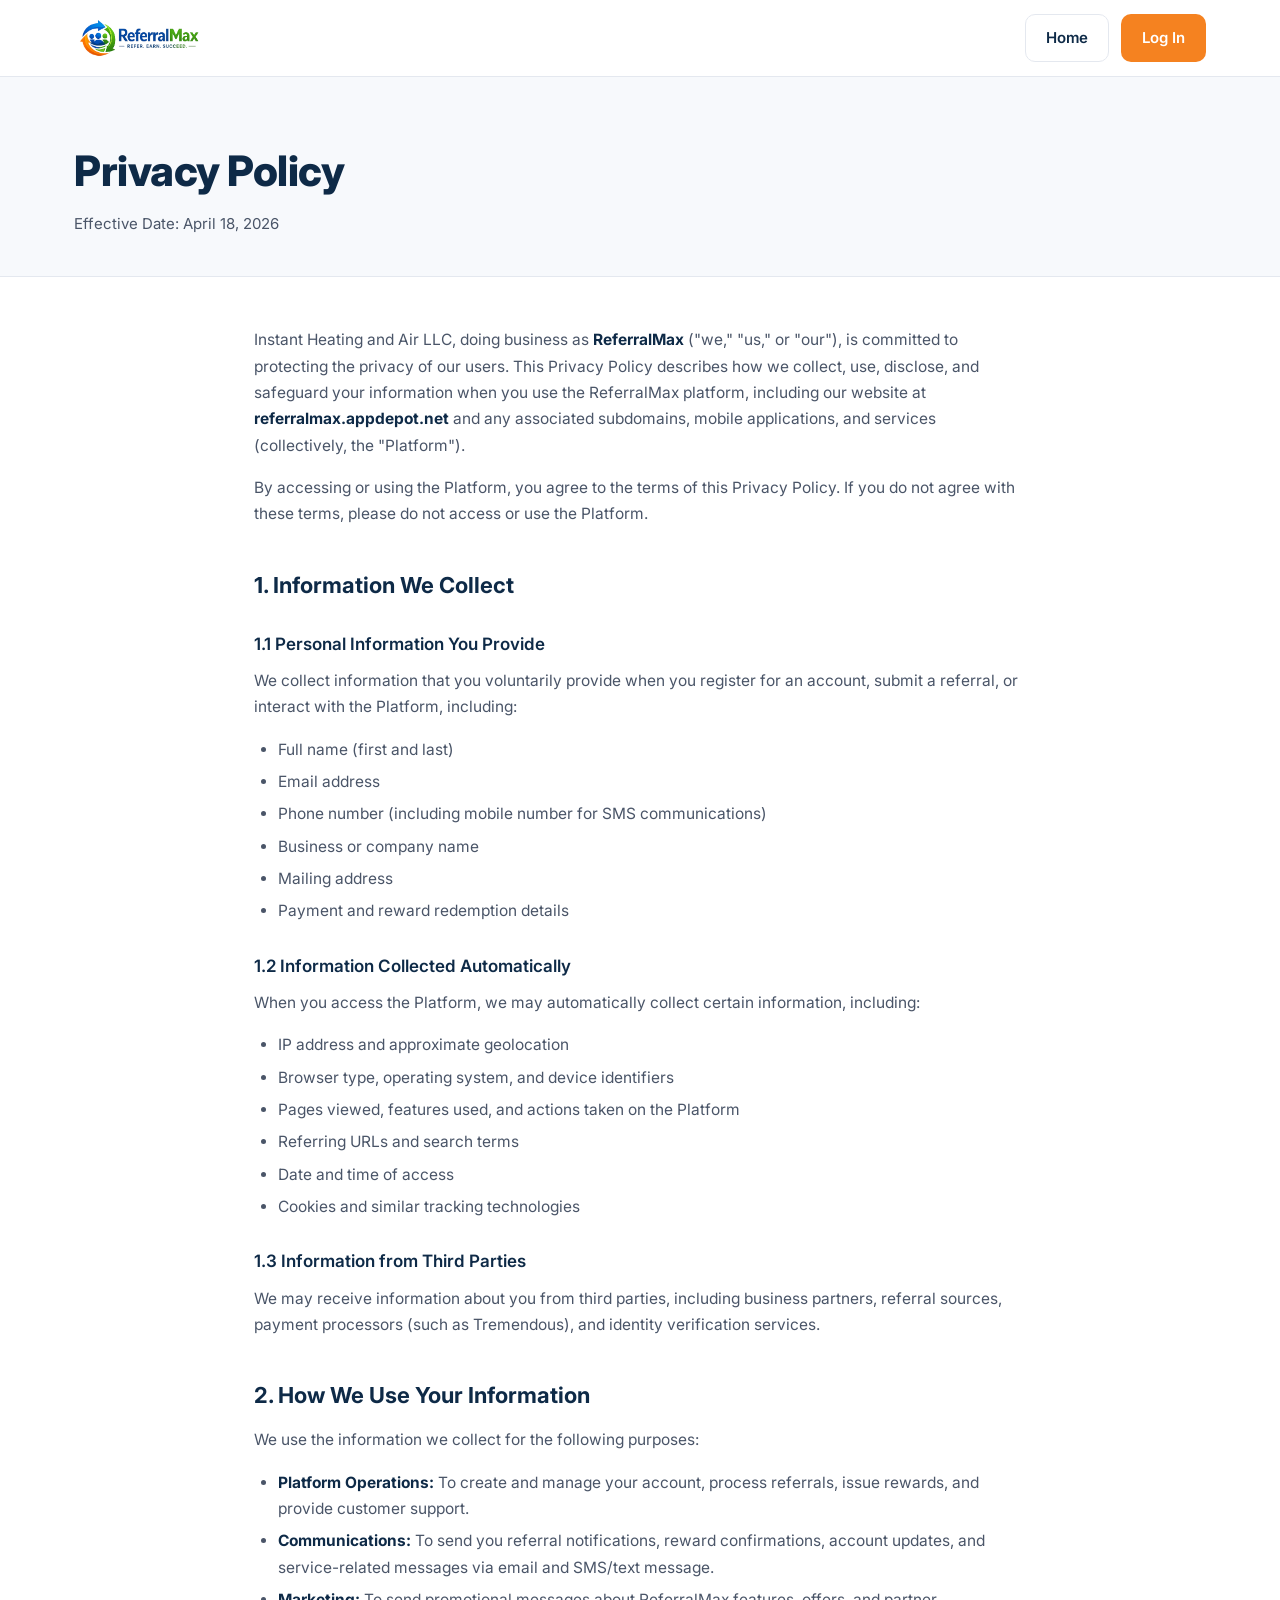
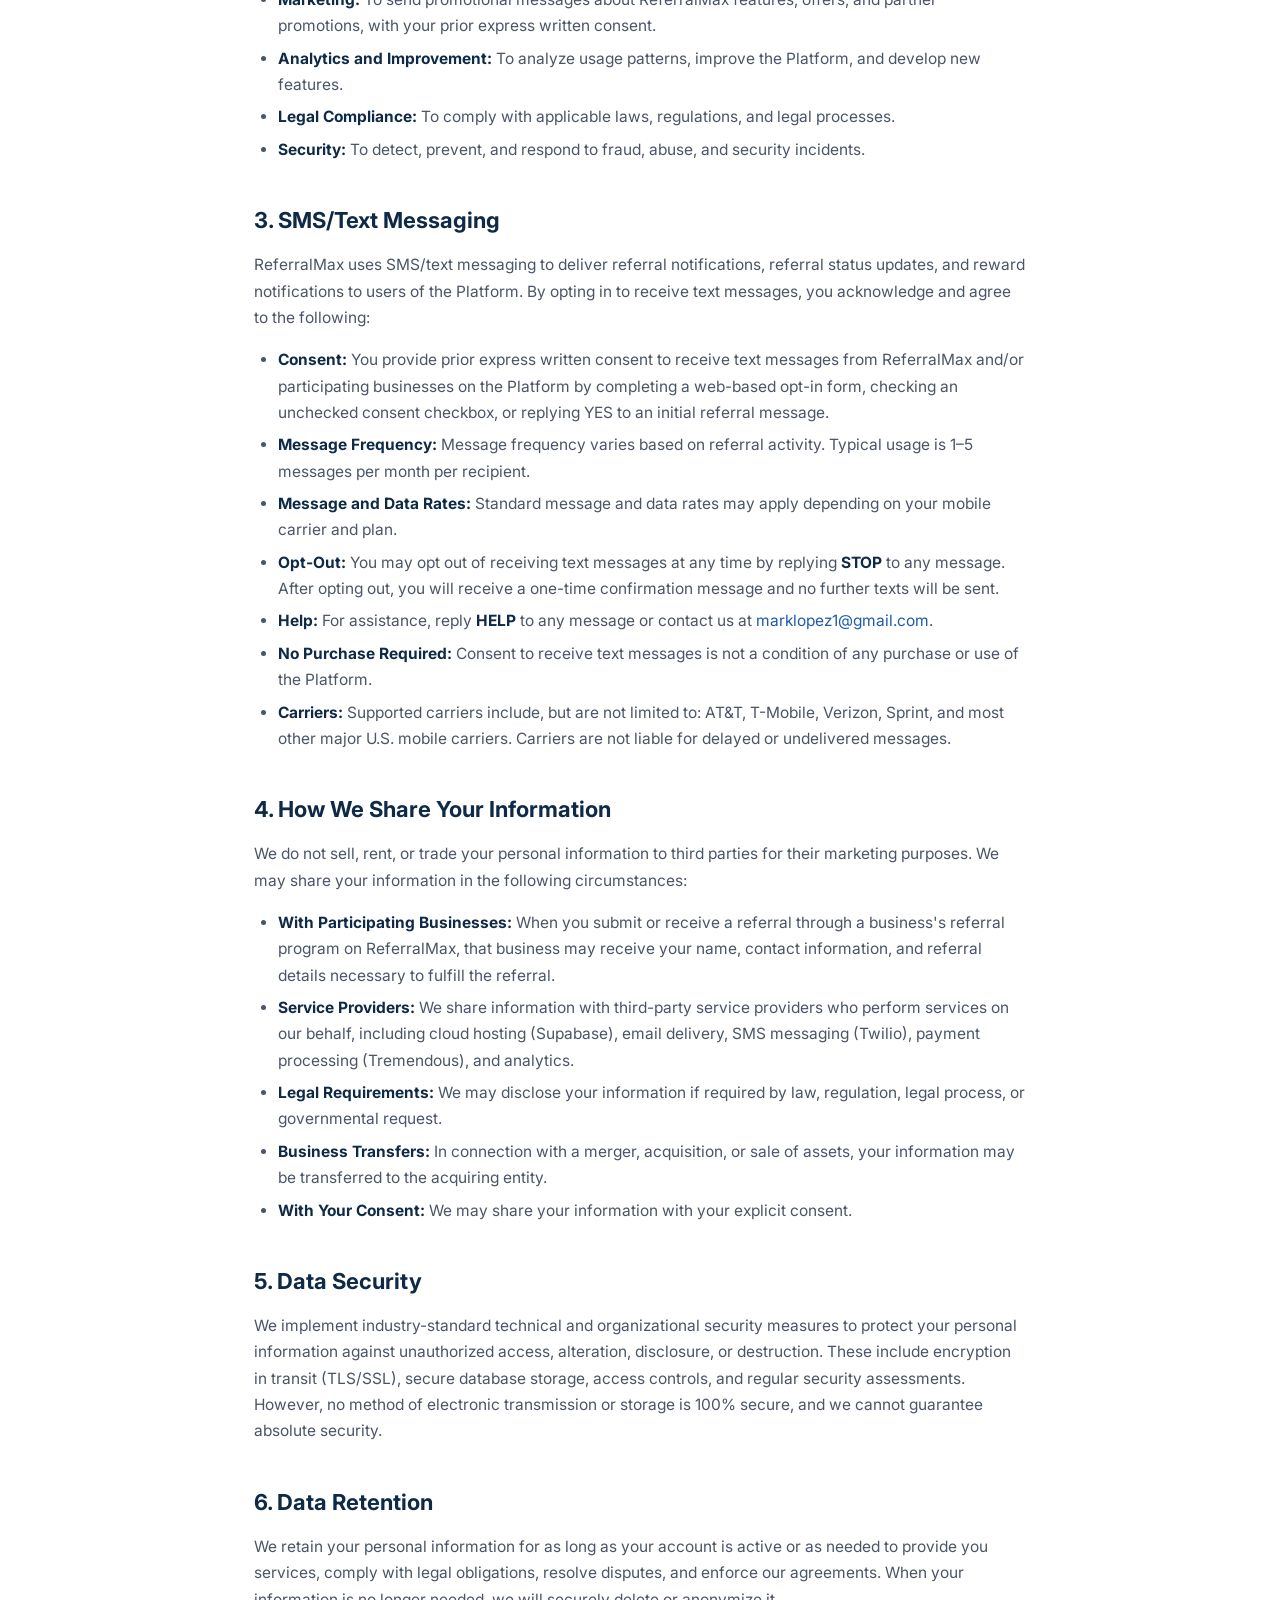
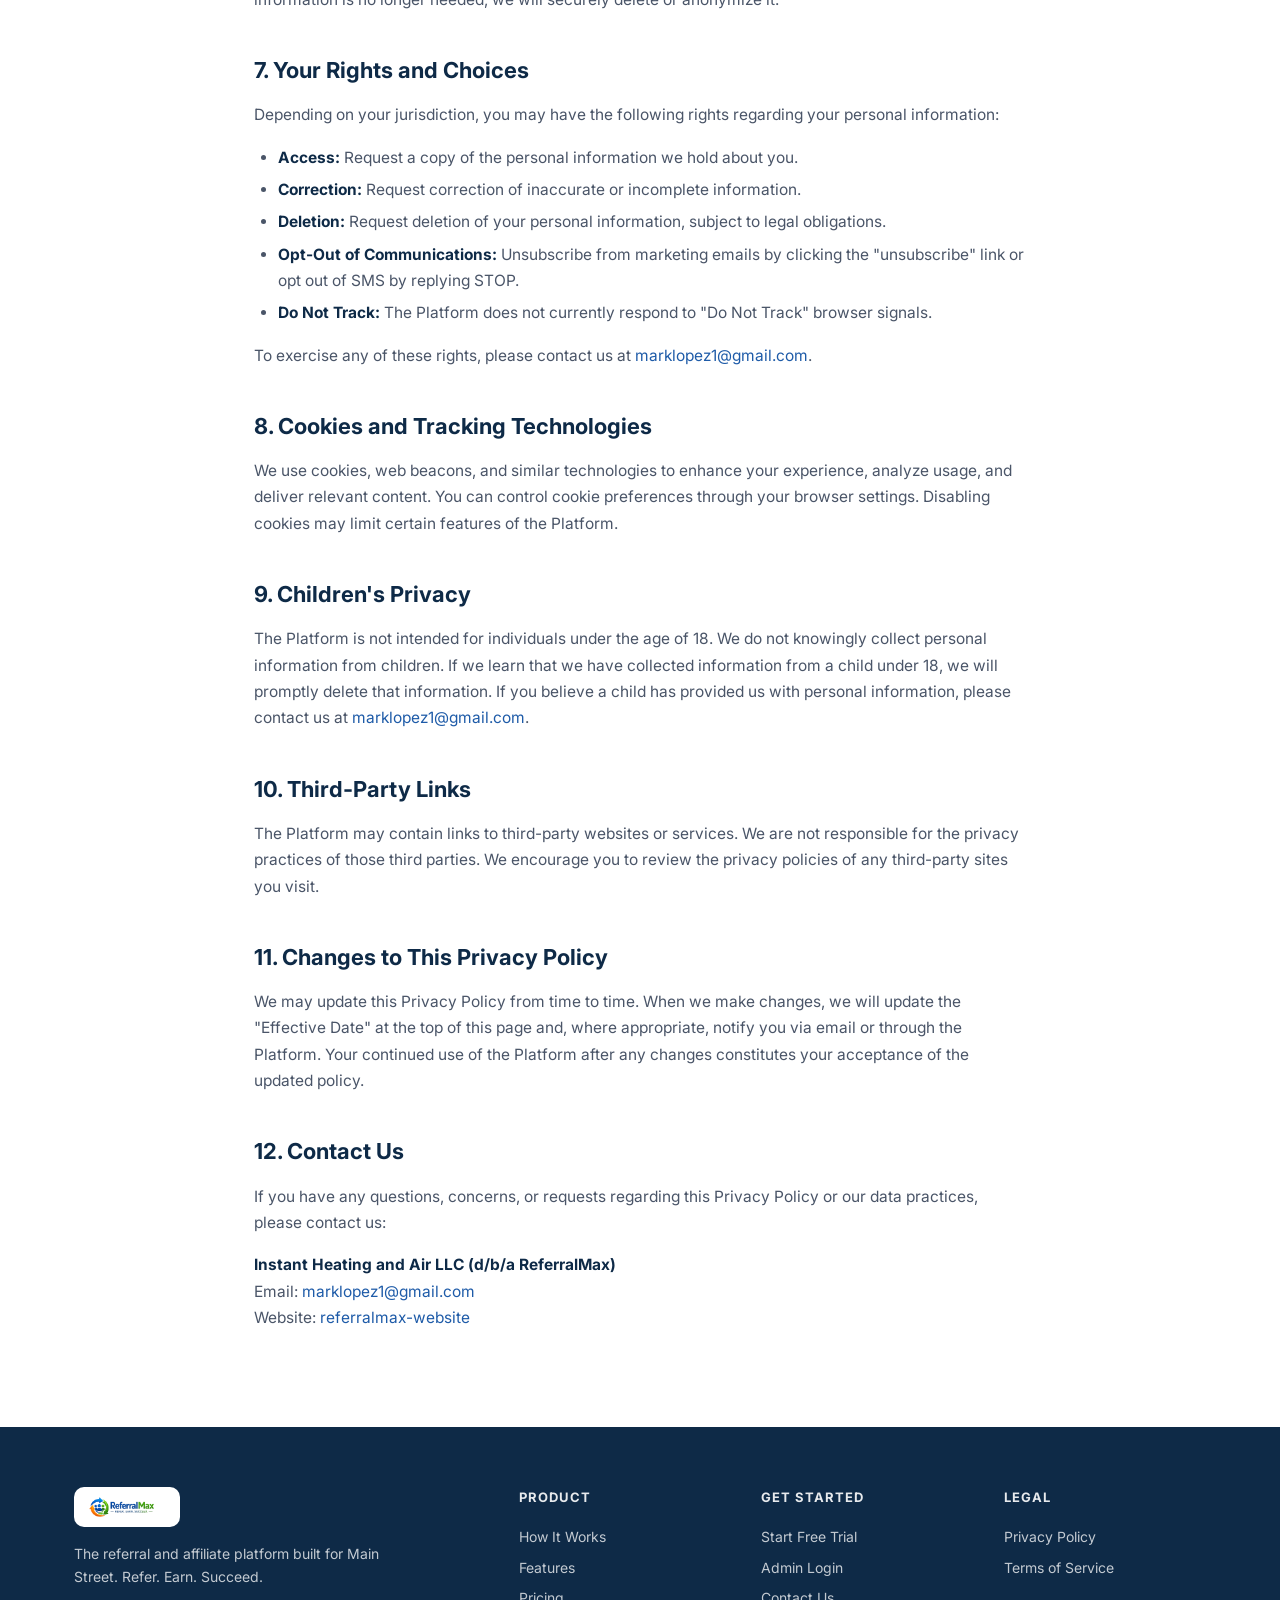
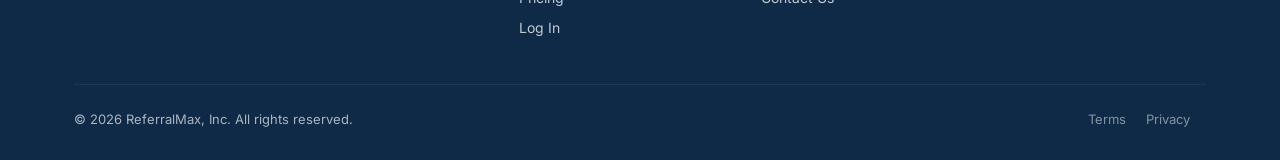
==== privacy/index.html @ 85b23904 "Add privacy policy and terms of service pages" ====
<!DOCTYPE html>
<html lang="en">
<head>
  <meta charset="UTF-8" />
  <meta name="viewport" content="width=device-width, initial-scale=1.0" />
  <title>Privacy Policy — ReferralMax</title>
  <meta name="description" content="ReferralMax Privacy Policy. Learn how we collect, use, and protect your personal information." />
  <link rel="icon" type="image/png" href="../assets/favicon.png" />
  <link rel="preconnect" href="https://fonts.googleapis.com" />
  <link rel="preconnect" href="https://fonts.gstatic.com" crossorigin />
  <link href="https://fonts.googleapis.com/css2?family=Inter:wght@400;500;600;700;800&display=swap" rel="stylesheet" />

  <style>
    :root {
      --blue:  #1E5BA8;
      --green: #2EB84C;
      --orange:#F58220;
      --navy:  #0E2A47;
      --cloud: #F7F9FC;
      --slate: #4A5568;
      --line:  #E4E8EF;
    }
    * { box-sizing: border-box; margin: 0; padding: 0; }
    html { scroll-behavior: smooth; }
    body {
      font-family: 'Inter', -apple-system, BlinkMacSystemFont, sans-serif;
      color: var(--navy);
      background: #ffffff;
      line-height: 1.6;
      -webkit-font-smoothing: antialiased;
    }
    img { max-width: 100%; display: block; }
    a { color: var(--blue); text-decoration: none; }
    a:hover { text-decoration: underline; }

    .container { max-width: 1180px; margin: 0 auto; padding: 0 24px; }

    /* ---------- NAV ---------- */
    header.nav {
      position: sticky; top: 0; z-index: 50;
      background: rgba(255,255,255,0.92);
      backdrop-filter: saturate(1.2) blur(10px);
      border-bottom: 1px solid var(--line);
    }
    .nav-inner {
      display: flex; align-items: center; justify-content: space-between;
      height: 76px;
    }
    .logo { display: flex; align-items: center; gap: 10px; }
    .logo img { height: 44px; width: auto; }
    .nav-cta { display: flex; gap: 12px; align-items: center; }
    .btn {
      display: inline-block; padding: 11px 20px; border-radius: 10px;
      font-weight: 600; font-size: 15px; transition: all 0.15s ease;
      border: 1px solid transparent; cursor: pointer; color: inherit; text-decoration: none;
    }
    .btn-primary { background: var(--orange); color: #fff; }
    .btn-primary:hover { background: #da6f10; transform: translateY(-1px); text-decoration: none; }
    .btn-ghost { color: var(--navy); border: 1px solid var(--line); background: #fff; }
    .btn-ghost:hover { border-color: var(--blue); color: var(--blue); text-decoration: none; }

    /* ---------- PAGE CONTENT ---------- */
    .page-header {
      background: var(--cloud);
      padding: 60px 0 40px;
      border-bottom: 1px solid var(--line);
    }
    .page-header h1 {
      font-size: 42px; font-weight: 800; letter-spacing: -0.5px; margin-bottom: 8px;
    }
    .page-header .effective {
      font-size: 15px; color: var(--slate);
    }

    .content {
      max-width: 820px;
      margin: 0 auto;
      padding: 50px 24px 80px;
    }
    .content h2 {
      font-size: 22px; font-weight: 700; margin-top: 40px; margin-bottom: 14px;
      color: var(--navy);
    }
    .content h3 {
      font-size: 17px; font-weight: 600; margin-top: 28px; margin-bottom: 10px;
      color: var(--navy);
    }
    .content p {
      font-size: 15.5px; line-height: 1.7; color: var(--slate); margin-bottom: 16px;
    }
    .content ul {
      margin: 0 0 16px 24px; color: var(--slate); font-size: 15.5px; line-height: 1.7;
    }
    .content ul li { margin-bottom: 6px; }
    .content strong { color: var(--navy); }

    /* ---------- FOOTER ---------- */
    footer { background: var(--navy); color: #fff; padding: 60px 0 30px; }
    .footer-grid { display: grid; grid-template-columns: 2fr 1fr 1fr 1fr; gap: 40px; margin-bottom: 40px; }
    .footer-grid img { height: 40px; margin-bottom: 16px; background: #fff; padding: 8px 12px; border-radius: 10px; }
    .footer-grid p.tag { font-size: 14px; opacity: 0.75; max-width: 320px; }
    .footer-col h5 { font-size: 13px; font-weight: 700; letter-spacing: 1px; text-transform: uppercase; margin-bottom: 14px; opacity: 0.9; }
    .footer-col a { display: block; font-size: 14px; opacity: 0.75; padding: 4px 0; color: #fff; text-decoration: none; }
    .footer-col a:hover { opacity: 1; text-decoration: none; }
    .footer-bottom {
      border-top: 1px solid rgba(255,255,255,0.1); padding-top: 24px;
      display: flex; justify-content: space-between; align-items: center; flex-wrap: wrap; gap: 16px;
      font-size: 13px; opacity: 0.65;
    }
    .footer-bottom a { color: #fff; text-decoration: none; }
    .footer-bottom a:hover { text-decoration: none; opacity: 1; }

    @media (max-width: 860px) {
      .footer-grid { grid-template-columns: 1fr 1fr; }
    }
    @media (max-width: 560px) {
      .nav-inner { height: 60px; }
      .logo img { height: 34px; }
      .nav-cta .btn { padding: 8px 12px; font-size: 13px; }
      .page-header { padding: 40px 0 28px; }
      .page-header h1 { font-size: 28px; }
      .content { padding: 30px 24px 60px; }
      .content h2 { font-size: 19px; }
      .footer-grid { grid-template-columns: 1fr; }
    }
  </style>
</head>
<body>

  <!-- NAV -->
  <header class="nav">
    <div class="container nav-inner">
      <a href="../index.html" class="logo">
        <img src="../assets/ReferralMax_Logo.png" alt="ReferralMax" />
      </a>
      <div class="nav-cta">
        <a href="../index.html" class="btn btn-ghost">Home</a>
        <a href="https://referralmax.appdepot.net/login" class="btn btn-primary">Log In</a>
      </div>
    </div>
  </header>

  <!-- PAGE HEADER -->
  <section class="page-header">
    <div class="container">
      <h1>Privacy Policy</h1>
      <p class="effective">Effective Date: April 18, 2026</p>
    </div>
  </section>

  <!-- CONTENT -->
  <div class="content">

    <p>Instant Heating and Air LLC, doing business as <strong>ReferralMax</strong> ("we," "us," or "our"), is committed to protecting the privacy of our users. This Privacy Policy describes how we collect, use, disclose, and safeguard your information when you use the ReferralMax platform, including our website at <strong>referralmax.appdepot.net</strong> and any associated subdomains, mobile applications, and services (collectively, the "Platform").</p>

    <p>By accessing or using the Platform, you agree to the terms of this Privacy Policy. If you do not agree with these terms, please do not access or use the Platform.</p>

    <h2>1. Information We Collect</h2>

    <h3>1.1 Personal Information You Provide</h3>
    <p>We collect information that you voluntarily provide when you register for an account, submit a referral, or interact with the Platform, including:</p>
    <ul>
      <li>Full name (first and last)</li>
      <li>Email address</li>
      <li>Phone number (including mobile number for SMS communications)</li>
      <li>Business or company name</li>
      <li>Mailing address</li>
      <li>Payment and reward redemption details</li>
    </ul>

    <h3>1.2 Information Collected Automatically</h3>
    <p>When you access the Platform, we may automatically collect certain information, including:</p>
    <ul>
      <li>IP address and approximate geolocation</li>
      <li>Browser type, operating system, and device identifiers</li>
      <li>Pages viewed, features used, and actions taken on the Platform</li>
      <li>Referring URLs and search terms</li>
      <li>Date and time of access</li>
      <li>Cookies and similar tracking technologies</li>
    </ul>

    <h3>1.3 Information from Third Parties</h3>
    <p>We may receive information about you from third parties, including business partners, referral sources, payment processors (such as Tremendous), and identity verification services.</p>

    <h2>2. How We Use Your Information</h2>
    <p>We use the information we collect for the following purposes:</p>
    <ul>
      <li><strong>Platform Operations:</strong> To create and manage your account, process referrals, issue rewards, and provide customer support.</li>
      <li><strong>Communications:</strong> To send you referral notifications, reward confirmations, account updates, and service-related messages via email and SMS/text message.</li>
      <li><strong>Marketing:</strong> To send promotional messages about ReferralMax features, offers, and partner promotions, with your prior express written consent.</li>
      <li><strong>Analytics and Improvement:</strong> To analyze usage patterns, improve the Platform, and develop new features.</li>
      <li><strong>Legal Compliance:</strong> To comply with applicable laws, regulations, and legal processes.</li>
      <li><strong>Security:</strong> To detect, prevent, and respond to fraud, abuse, and security incidents.</li>
    </ul>

    <h2>3. SMS/Text Messaging</h2>
    <p>ReferralMax uses SMS/text messaging to deliver referral notifications, referral status updates, and reward notifications to users of the Platform. By opting in to receive text messages, you acknowledge and agree to the following:</p>
    <ul>
      <li><strong>Consent:</strong> You provide prior express written consent to receive text messages from ReferralMax and/or participating businesses on the Platform by completing a web-based opt-in form, checking an unchecked consent checkbox, or replying YES to an initial referral message.</li>
      <li><strong>Message Frequency:</strong> Message frequency varies based on referral activity. Typical usage is 1–5 messages per month per recipient.</li>
      <li><strong>Message and Data Rates:</strong> Standard message and data rates may apply depending on your mobile carrier and plan.</li>
      <li><strong>Opt-Out:</strong> You may opt out of receiving text messages at any time by replying <strong>STOP</strong> to any message. After opting out, you will receive a one-time confirmation message and no further texts will be sent.</li>
      <li><strong>Help:</strong> For assistance, reply <strong>HELP</strong> to any message or contact us at <a href="mailto:marklopez1@gmail.com">marklopez1@gmail.com</a>.</li>
      <li><strong>No Purchase Required:</strong> Consent to receive text messages is not a condition of any purchase or use of the Platform.</li>
      <li><strong>Carriers:</strong> Supported carriers include, but are not limited to: AT&T, T-Mobile, Verizon, Sprint, and most other major U.S. mobile carriers. Carriers are not liable for delayed or undelivered messages.</li>
    </ul>

    <h2>4. How We Share Your Information</h2>
    <p>We do not sell, rent, or trade your personal information to third parties for their marketing purposes. We may share your information in the following circumstances:</p>
    <ul>
      <li><strong>With Participating Businesses:</strong> When you submit or receive a referral through a business's referral program on ReferralMax, that business may receive your name, contact information, and referral details necessary to fulfill the referral.</li>
      <li><strong>Service Providers:</strong> We share information with third-party service providers who perform services on our behalf, including cloud hosting (Supabase), email delivery, SMS messaging (Twilio), payment processing (Tremendous), and analytics.</li>
      <li><strong>Legal Requirements:</strong> We may disclose your information if required by law, regulation, legal process, or governmental request.</li>
      <li><strong>Business Transfers:</strong> In connection with a merger, acquisition, or sale of assets, your information may be transferred to the acquiring entity.</li>
      <li><strong>With Your Consent:</strong> We may share your information with your explicit consent.</li>
    </ul>

    <h2>5. Data Security</h2>
    <p>We implement industry-standard technical and organizational security measures to protect your personal information against unauthorized access, alteration, disclosure, or destruction. These include encryption in transit (TLS/SSL), secure database storage, access controls, and regular security assessments. However, no method of electronic transmission or storage is 100% secure, and we cannot guarantee absolute security.</p>

    <h2>6. Data Retention</h2>
    <p>We retain your personal information for as long as your account is active or as needed to provide you services, comply with legal obligations, resolve disputes, and enforce our agreements. When your information is no longer needed, we will securely delete or anonymize it.</p>

    <h2>7. Your Rights and Choices</h2>
    <p>Depending on your jurisdiction, you may have the following rights regarding your personal information:</p>
    <ul>
      <li><strong>Access:</strong> Request a copy of the personal information we hold about you.</li>
      <li><strong>Correction:</strong> Request correction of inaccurate or incomplete information.</li>
      <li><strong>Deletion:</strong> Request deletion of your personal information, subject to legal obligations.</li>
      <li><strong>Opt-Out of Communications:</strong> Unsubscribe from marketing emails by clicking the "unsubscribe" link or opt out of SMS by replying STOP.</li>
      <li><strong>Do Not Track:</strong> The Platform does not currently respond to "Do Not Track" browser signals.</li>
    </ul>
    <p>To exercise any of these rights, please contact us at <a href="mailto:marklopez1@gmail.com">marklopez1@gmail.com</a>.</p>

    <h2>8. Cookies and Tracking Technologies</h2>
    <p>We use cookies, web beacons, and similar technologies to enhance your experience, analyze usage, and deliver relevant content. You can control cookie preferences through your browser settings. Disabling cookies may limit certain features of the Platform.</p>

    <h2>9. Children's Privacy</h2>
    <p>The Platform is not intended for individuals under the age of 18. We do not knowingly collect personal information from children. If we learn that we have collected information from a child under 18, we will promptly delete that information. If you believe a child has provided us with personal information, please contact us at <a href="mailto:marklopez1@gmail.com">marklopez1@gmail.com</a>.</p>

    <h2>10. Third-Party Links</h2>
    <p>The Platform may contain links to third-party websites or services. We are not responsible for the privacy practices of those third parties. We encourage you to review the privacy policies of any third-party sites you visit.</p>

    <h2>11. Changes to This Privacy Policy</h2>
    <p>We may update this Privacy Policy from time to time. When we make changes, we will update the "Effective Date" at the top of this page and, where appropriate, notify you via email or through the Platform. Your continued use of the Platform after any changes constitutes your acceptance of the updated policy.</p>

    <h2>12. Contact Us</h2>
    <p>If you have any questions, concerns, or requests regarding this Privacy Policy or our data practices, please contact us:</p>
    <p>
      <strong>Instant Heating and Air LLC (d/b/a ReferralMax)</strong><br />
      Email: <a href="mailto:marklopez1@gmail.com">marklopez1@gmail.com</a><br />
      Website: <a href="https://marklopez1-cyber.github.io/referralmax-website/">referralmax-website</a>
    </p>

  </div>

  <!-- FOOTER -->
  <footer>
    <div class="container">
      <div class="footer-grid">
        <div>
          <img src="../assets/ReferralMax_Logo.png" alt="ReferralMax" />
          <p class="tag">The referral and affiliate platform built for Main Street. Refer. Earn. Succeed.</p>
        </div>
        <div class="footer-col">
          <h5>Product</h5>
          <a href="../index.html#how">How It Works</a>
          <a href="../index.html#features">Features</a>
          <a href="../index.html#pricing">Pricing</a>
          <a href="https://referralmax.appdepot.net/login">Log In</a>
        </div>
        <div class="footer-col">
          <h5>Get Started</h5>
          <a href="../index.html#cta">Start Free Trial</a>
          <a href="https://referralmax.appdepot.net/login">Admin Login</a>
          <a href="mailto:support@referralmax.appdepot.net">Contact Us</a>
        </div>
        <div class="footer-col">
          <h5>Legal</h5>
          <a href="../privacy/">Privacy Policy</a>
          <a href="../terms/">Terms of Service</a>
        </div>
      </div>
      <div class="footer-bottom">
        <div>&copy; 2026 ReferralMax, Inc. All rights reserved.</div>
        <div>
          <a href="../terms/" style="opacity:0.75; margin-right: 16px;">Terms</a>
          <a href="../privacy/" style="opacity:0.75; margin-right: 16px;">Privacy</a>
        </div>
      </div>
    </div>
  </footer>

</body>
</html>
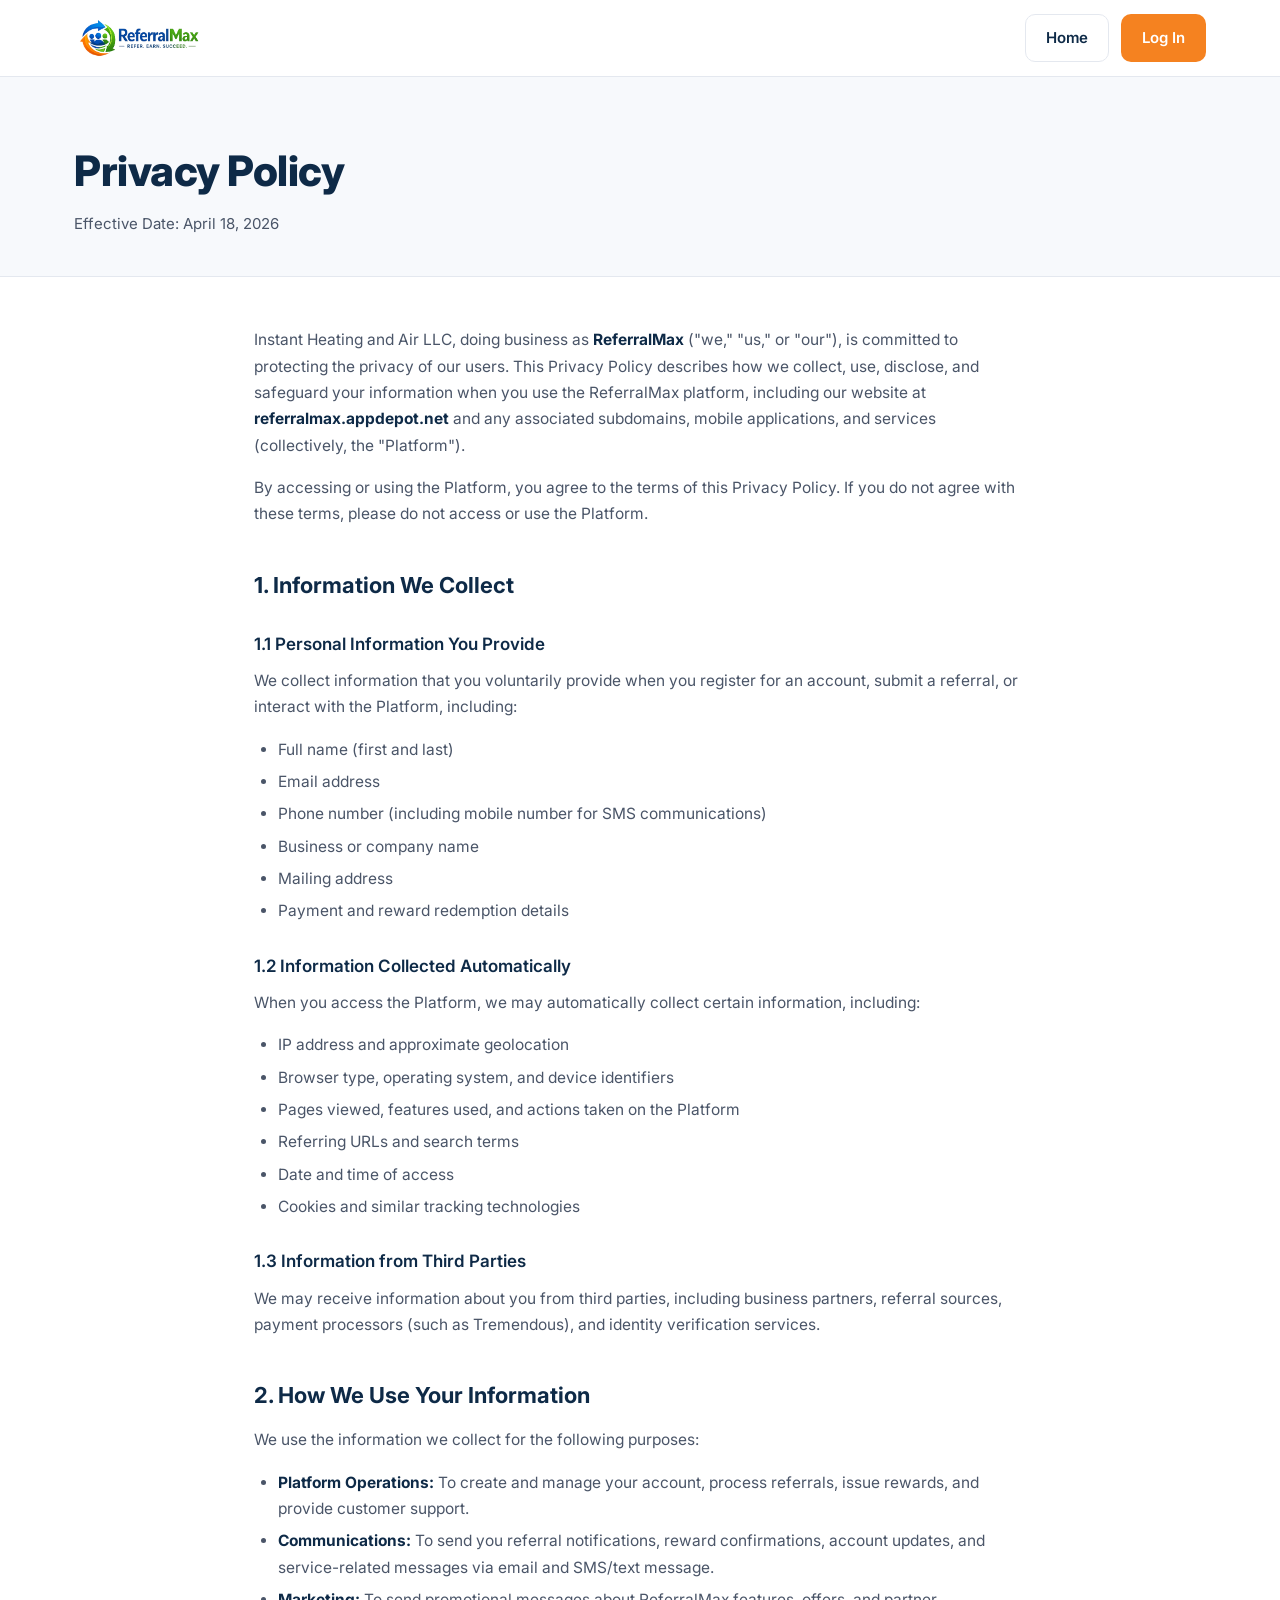
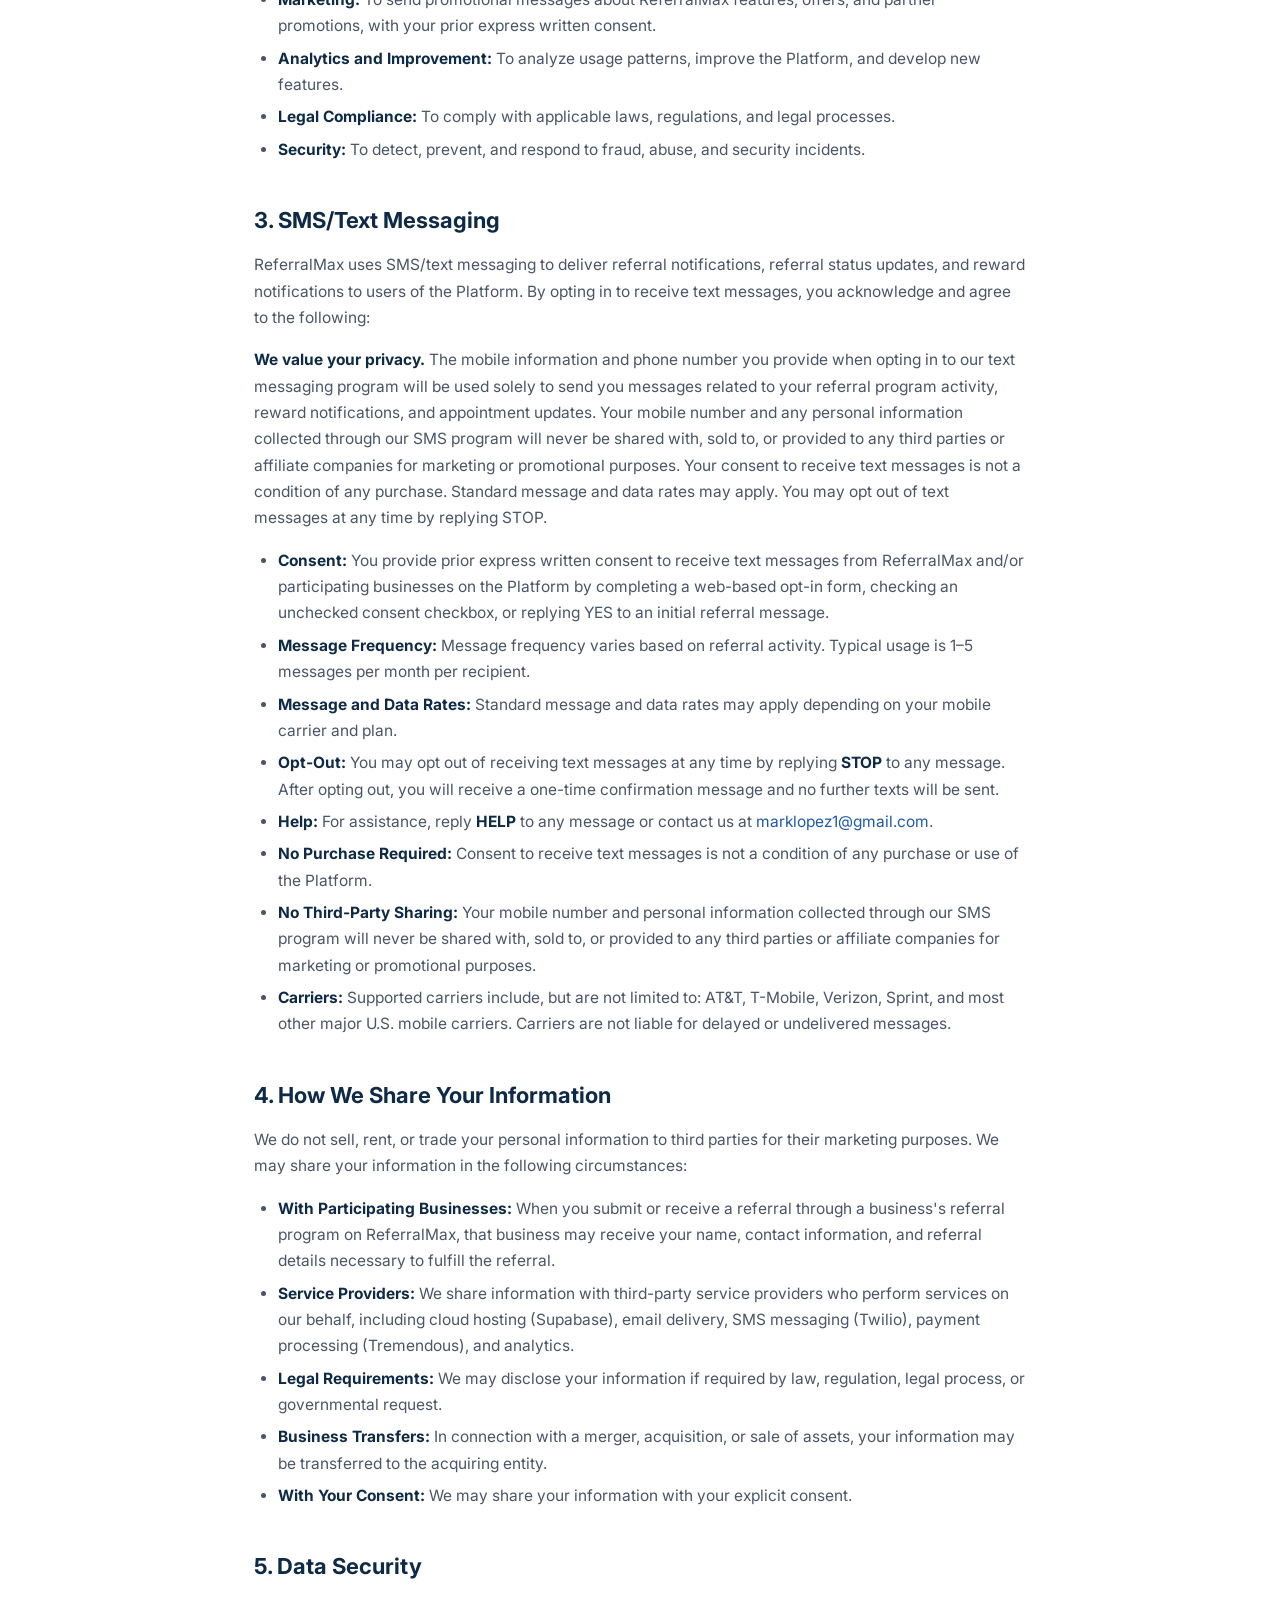
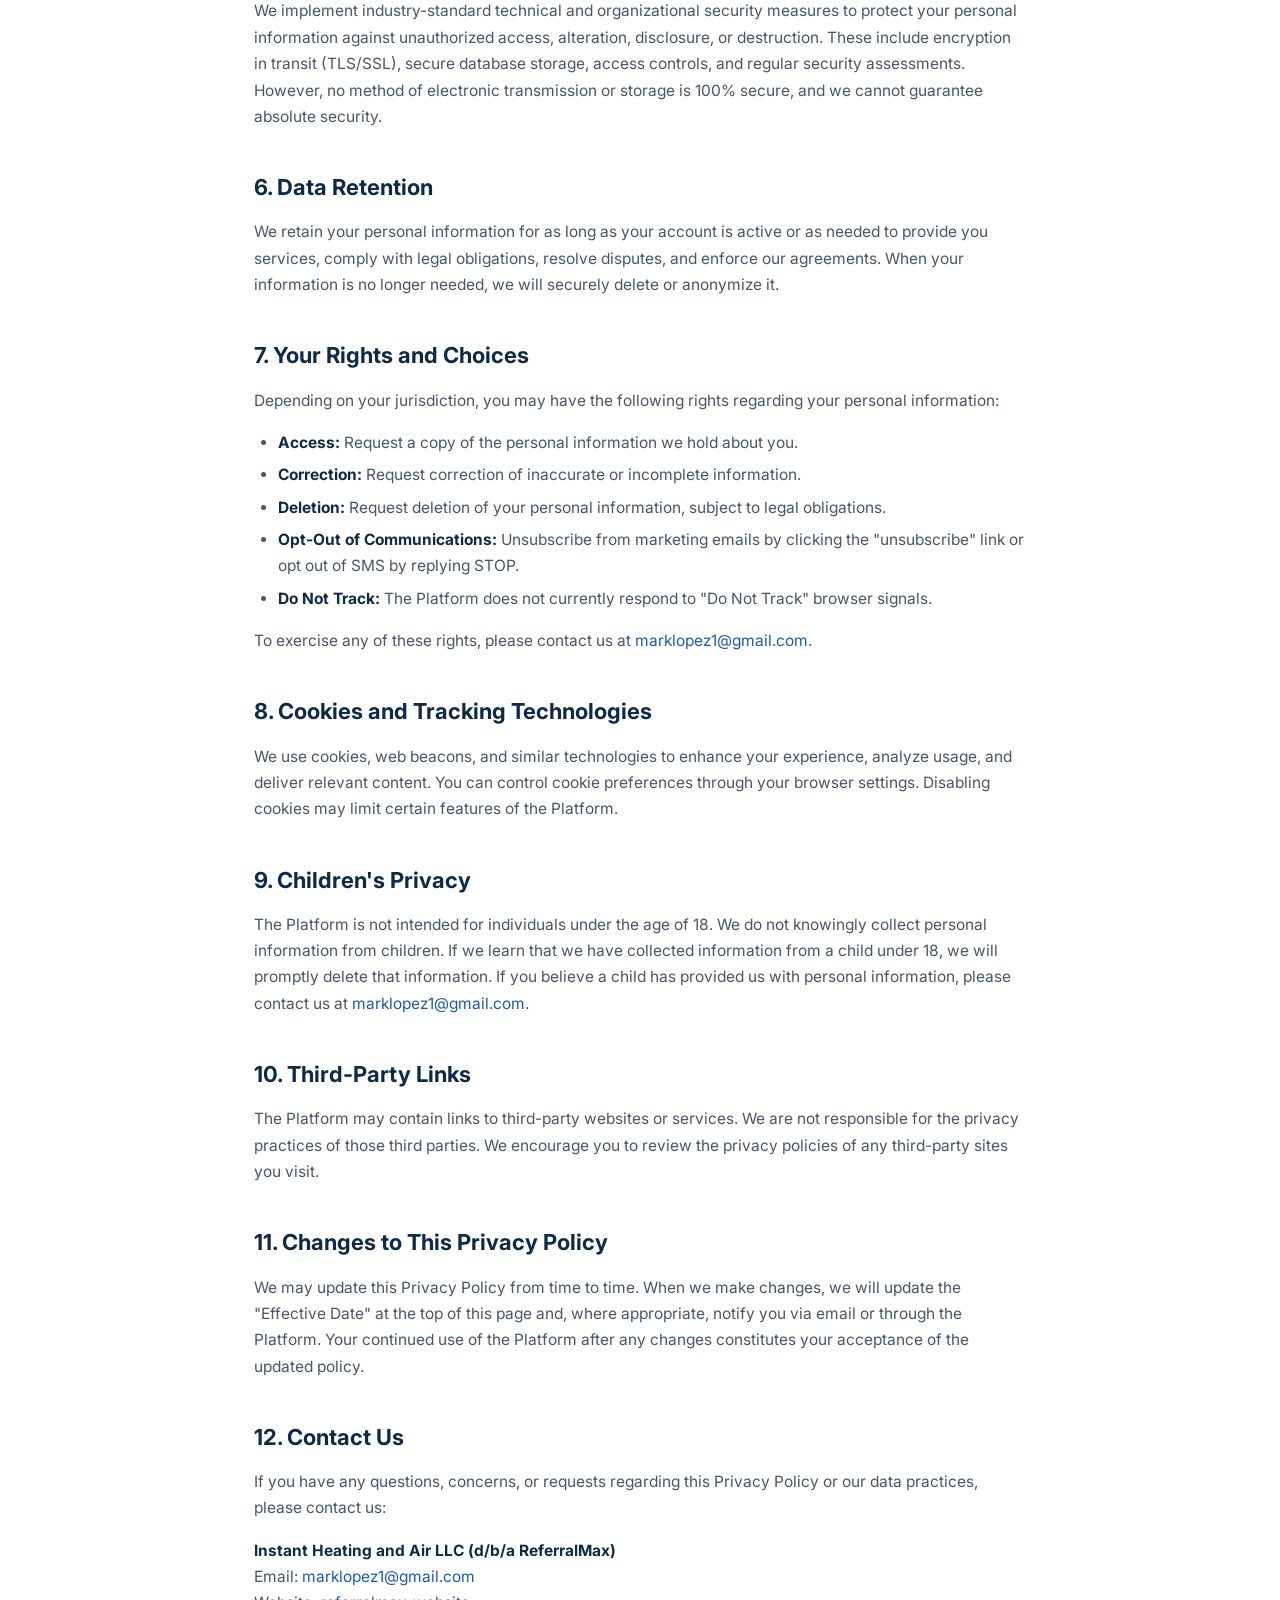
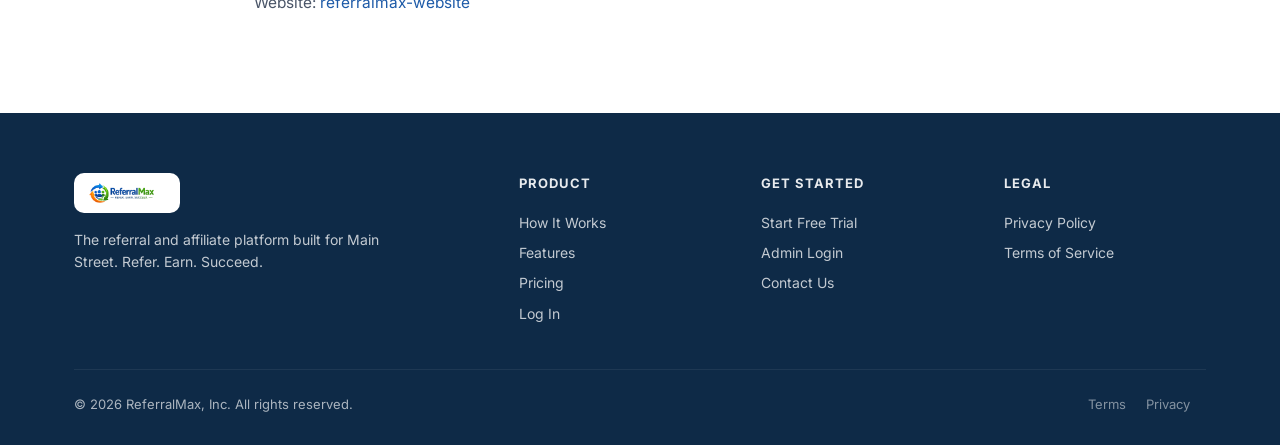
==== commit 53b15efc: "Add SMS privacy verbiage to privacy policy, terms, and signup form" ====
--- a/privacy/index.html
+++ b/privacy/index.html
@@ -195,6 +195,7 @@
 
     <h2>3. SMS/Text Messaging</h2>
     <p>ReferralMax uses SMS/text messaging to deliver referral notifications, referral status updates, and reward notifications to users of the Platform. By opting in to receive text messages, you acknowledge and agree to the following:</p>
+    <p><strong>We value your privacy.</strong> The mobile information and phone number you provide when opting in to our text messaging program will be used solely to send you messages related to your referral program activity, reward notifications, and appointment updates. Your mobile number and any personal information collected through our SMS program will never be shared with, sold to, or provided to any third parties or affiliate companies for marketing or promotional purposes. Your consent to receive text messages is not a condition of any purchase. Standard message and data rates may apply. You may opt out of text messages at any time by replying STOP.</p>
     <ul>
       <li><strong>Consent:</strong> You provide prior express written consent to receive text messages from ReferralMax and/or participating businesses on the Platform by completing a web-based opt-in form, checking an unchecked consent checkbox, or replying YES to an initial referral message.</li>
       <li><strong>Message Frequency:</strong> Message frequency varies based on referral activity. Typical usage is 1–5 messages per month per recipient.</li>
@@ -202,6 +203,7 @@
       <li><strong>Opt-Out:</strong> You may opt out of receiving text messages at any time by replying <strong>STOP</strong> to any message. After opting out, you will receive a one-time confirmation message and no further texts will be sent.</li>
       <li><strong>Help:</strong> For assistance, reply <strong>HELP</strong> to any message or contact us at <a href="mailto:marklopez1@gmail.com">marklopez1@gmail.com</a>.</li>
       <li><strong>No Purchase Required:</strong> Consent to receive text messages is not a condition of any purchase or use of the Platform.</li>
+      <li><strong>No Third-Party Sharing:</strong> Your mobile number and personal information collected through our SMS program will never be shared with, sold to, or provided to any third parties or affiliate companies for marketing or promotional purposes.</li>
       <li><strong>Carriers:</strong> Supported carriers include, but are not limited to: AT&T, T-Mobile, Verizon, Sprint, and most other major U.S. mobile carriers. Carriers are not liable for delayed or undelivered messages.</li>
     </ul>
 
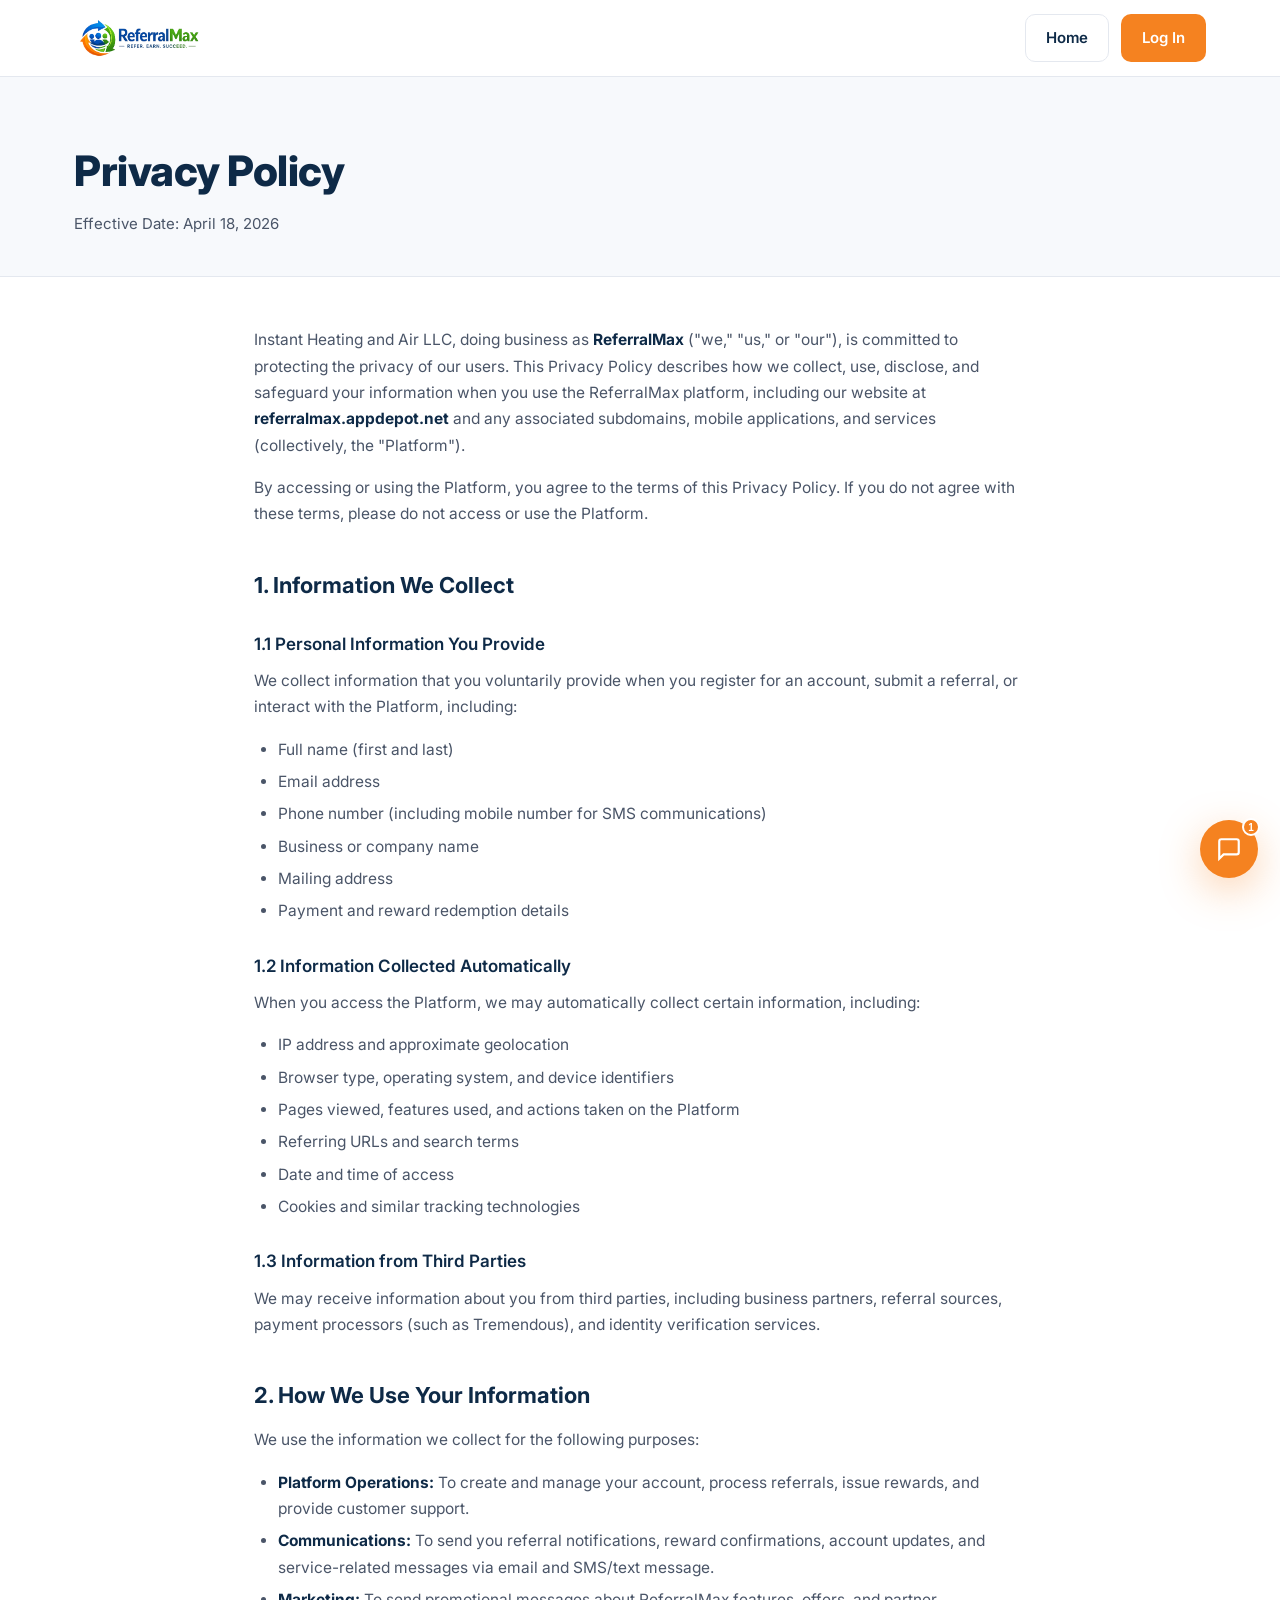
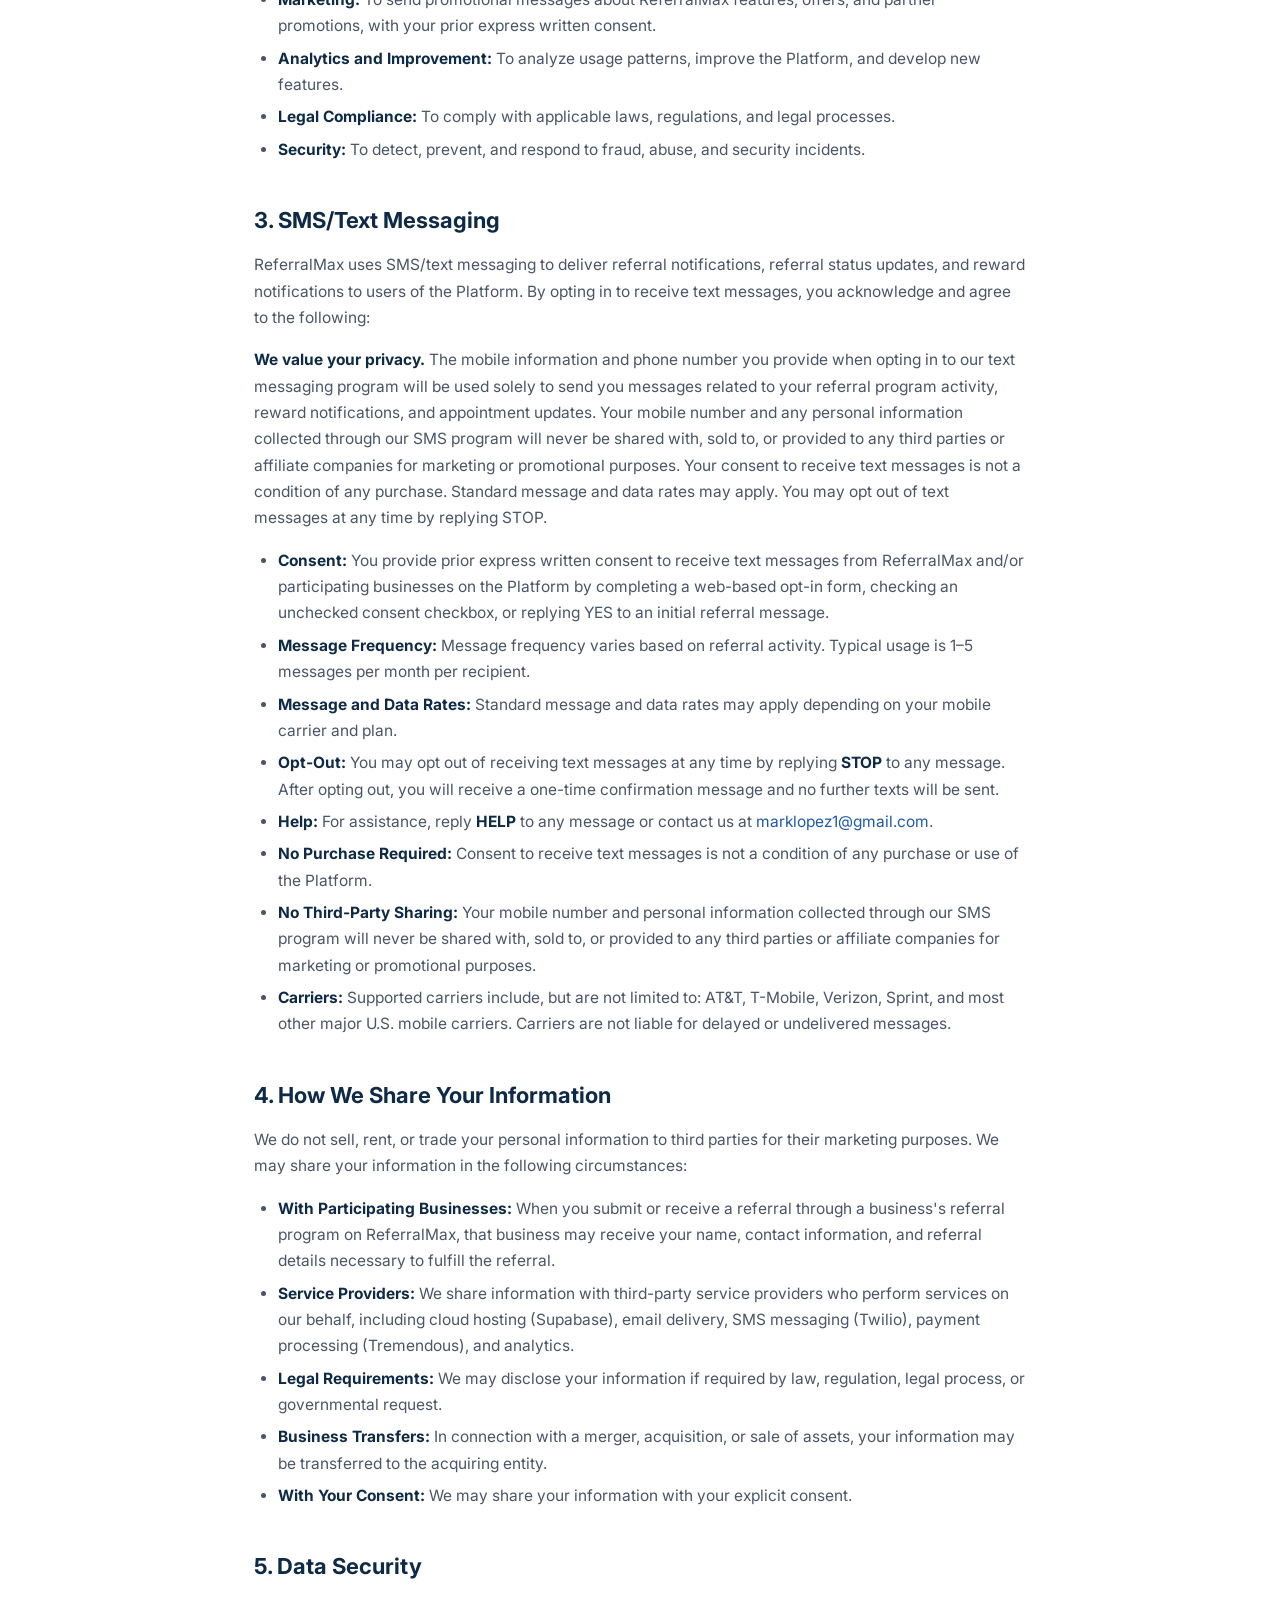
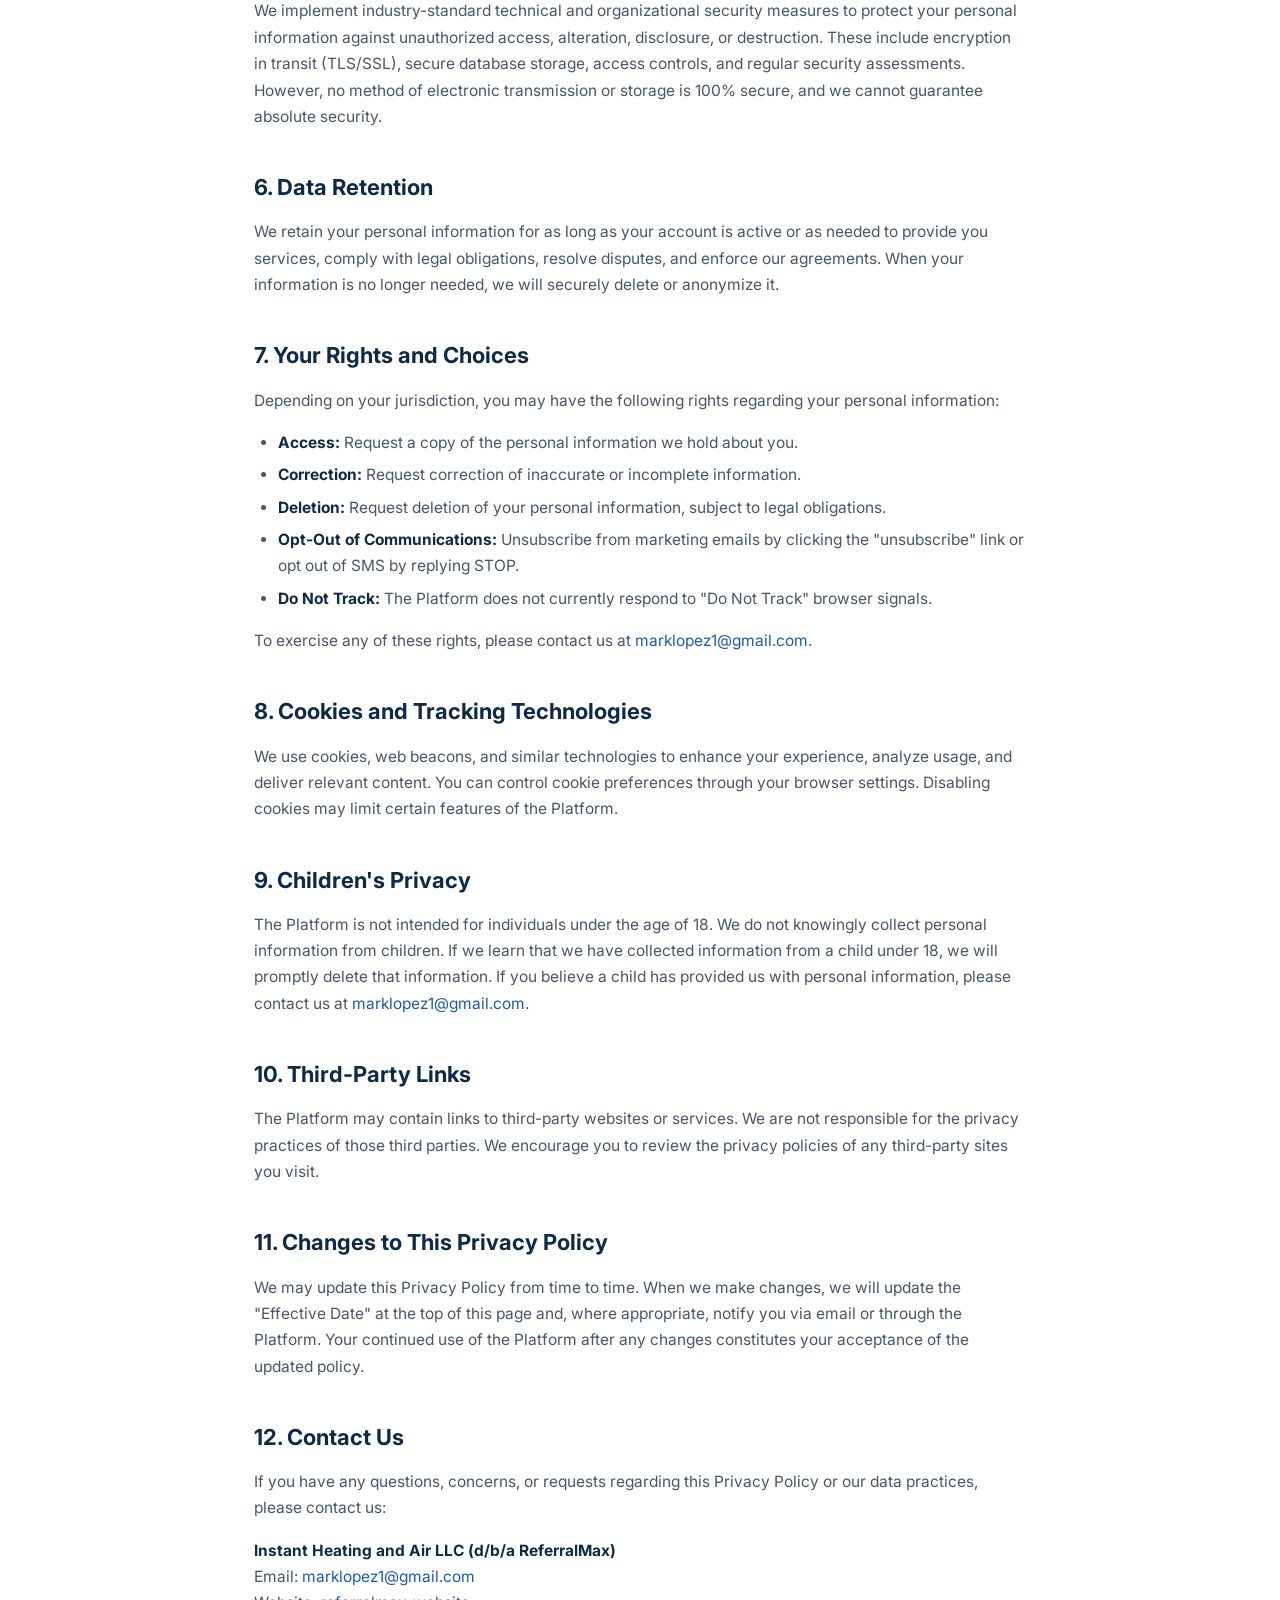
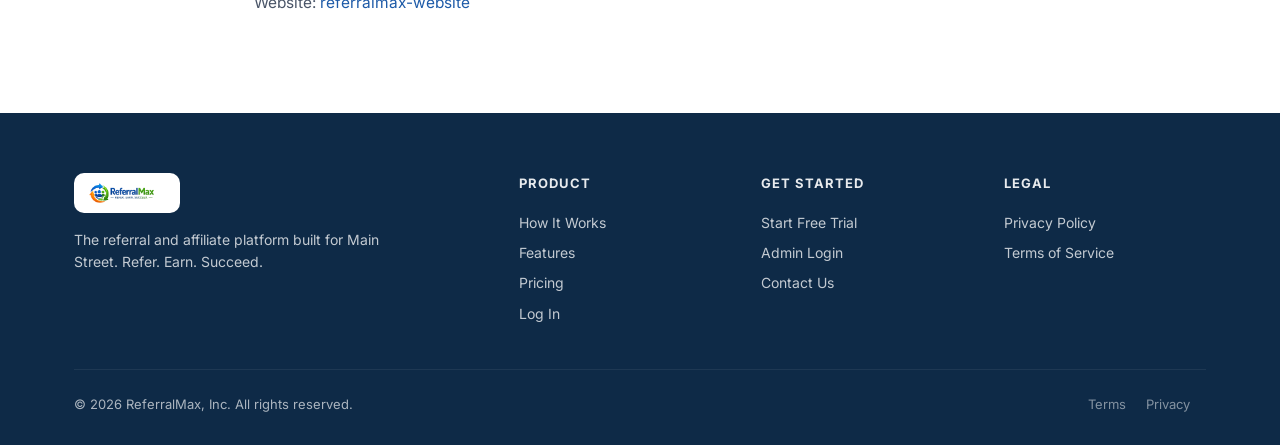
==== commit a75982da: "Add AI chatbot widget with SVG screenshot stubs, wired to every page" ====
--- a/privacy/index.html
+++ b/privacy/index.html
@@ -124,6 +124,7 @@
       .footer-grid { grid-template-columns: 1fr; }
     }
   </style>
+  <link rel="stylesheet" href="../assets/chat-widget.css" />
 </head>
 <body>
 
@@ -293,5 +294,6 @@
     </div>
   </footer>
 
+  <script src="../assets/chat-widget.js" defer></script>
 </body>
 </html>
--- a/assets/chat-widget.css
+++ b/assets/chat-widget.css
@@ -0,0 +1,275 @@
+/* ReferralMax marketing-site chatbot widget */
+
+.rmx-chat {
+  --rmx-navy: #0E2A47;
+  --rmx-blue: #1E5BA8;
+  --rmx-orange: #F58220;
+  --rmx-green: #2EB84C;
+  --rmx-cloud: #F7F9FC;
+  --rmx-slate: #4A5568;
+  --rmx-line: #E2E8F0;
+  font-family: system-ui, -apple-system, "Segoe UI", Roboto, sans-serif;
+  position: fixed;
+  z-index: 9999;
+}
+
+/* ── Floating bubble ─────────────────────────────────────── */
+.rmx-chat__bubble {
+  position: fixed;
+  bottom: 22px;
+  right: 22px;
+  height: 58px;
+  width: 58px;
+  border-radius: 50%;
+  border: 0;
+  background: var(--rmx-orange);
+  color: #fff;
+  cursor: pointer;
+  box-shadow: 0 12px 40px rgba(245,130,32,0.35);
+  display: flex;
+  align-items: center;
+  justify-content: center;
+  transition: transform .18s ease, box-shadow .18s ease;
+  z-index: 9999;
+}
+.rmx-chat__bubble:hover { transform: translateY(-2px); box-shadow: 0 16px 48px rgba(245,130,32,0.45); }
+.rmx-chat__bubble svg { width: 26px; height: 26px; }
+.rmx-chat__bubble[data-open="true"] { background: var(--rmx-navy); box-shadow: 0 12px 40px rgba(14,42,71,0.3); }
+
+.rmx-chat__badge {
+  position: absolute;
+  top: -2px;
+  right: -2px;
+  background: var(--rmx-orange);
+  color: #fff;
+  font-size: 10px;
+  font-weight: 700;
+  border-radius: 999px;
+  height: 18px;
+  min-width: 18px;
+  padding: 0 4px;
+  display: flex;
+  align-items: center;
+  justify-content: center;
+  border: 2px solid #fff;
+}
+.rmx-chat__badge[data-hide="true"] { display: none; }
+
+.rmx-chat__tooltip {
+  position: fixed;
+  bottom: 36px;
+  right: 92px;
+  background: #fff;
+  color: var(--rmx-navy);
+  padding: 10px 14px;
+  border-radius: 10px;
+  font-size: 13px;
+  font-weight: 600;
+  box-shadow: 0 8px 24px rgba(14,42,71,0.15);
+  pointer-events: none;
+  animation: rmx-fade-in 0.35s ease-out both, rmx-fade-out 0.5s ease-in 5s both;
+  z-index: 9998;
+}
+.rmx-chat__tooltip::after {
+  content: '';
+  position: absolute;
+  right: -6px;
+  top: 50%;
+  transform: translateY(-50%);
+  border: 6px solid transparent;
+  border-left-color: #fff;
+}
+@keyframes rmx-fade-in { from { opacity: 0; transform: translateX(6px); } to { opacity: 1; transform: translateX(0); } }
+@keyframes rmx-fade-out { from { opacity: 1; } to { opacity: 0; visibility: hidden; } }
+
+/* ── Panel ──────────────────────────────────────────────── */
+.rmx-chat__panel {
+  position: fixed;
+  bottom: 94px;
+  right: 22px;
+  width: 380px;
+  max-width: calc(100vw - 24px);
+  height: 620px;
+  max-height: calc(100vh - 120px);
+  background: #fff;
+  border-radius: 18px;
+  box-shadow: 0 24px 80px rgba(14,42,71,0.25);
+  display: none;
+  flex-direction: column;
+  overflow: hidden;
+  border: 1px solid var(--rmx-line);
+  animation: rmx-slide-up 0.24s cubic-bezier(.4,0,.2,1) both;
+}
+.rmx-chat__panel[data-open="true"] { display: flex; }
+@keyframes rmx-slide-up { from { opacity: 0; transform: translateY(12px); } to { opacity: 1; transform: translateY(0); } }
+
+/* Full-screen on mobile */
+@media (max-width: 500px) {
+  .rmx-chat__panel { bottom: 0; right: 0; width: 100vw; height: 100dvh; max-height: 100dvh; border-radius: 0; }
+  .rmx-chat__bubble { bottom: 16px; right: 16px; }
+}
+
+/* ── Header ─────────────────────────────────────────────── */
+.rmx-chat__header {
+  background: var(--rmx-navy);
+  color: #fff;
+  padding: 12px 16px;
+  display: flex;
+  align-items: center;
+  justify-content: space-between;
+}
+.rmx-chat__header-info { display: flex; align-items: center; gap: 10px; }
+.rmx-chat__avatar {
+  width: 32px; height: 32px;
+  border-radius: 50%;
+  background: rgba(255,255,255,0.15);
+  display: flex; align-items: center; justify-content: center;
+}
+.rmx-chat__avatar svg { width: 16px; height: 16px; }
+.rmx-chat__title { font-size: 14px; font-weight: 600; line-height: 1.2; }
+.rmx-chat__status { font-size: 11px; color: rgba(255,255,255,0.7); display: flex; align-items: center; gap: 5px; margin-top: 1px; }
+.rmx-chat__status::before { content: ''; width: 6px; height: 6px; background: #4ade80; border-radius: 50%; display: inline-block; }
+.rmx-chat__header-actions { display: flex; gap: 4px; }
+.rmx-chat__header-btn {
+  background: none; border: 0; color: rgba(255,255,255,0.7); padding: 6px; cursor: pointer; border-radius: 4px;
+}
+.rmx-chat__header-btn:hover { color: #fff; background: rgba(255,255,255,0.1); }
+.rmx-chat__header-btn svg { width: 16px; height: 16px; }
+
+/* ── Messages ───────────────────────────────────────────── */
+.rmx-chat__messages {
+  flex: 1;
+  overflow-y: auto;
+  padding: 16px;
+  background: var(--rmx-cloud);
+  display: flex;
+  flex-direction: column;
+  gap: 12px;
+}
+.rmx-chat__row { display: flex; gap: 8px; align-items: flex-start; }
+.rmx-chat__row--user { justify-content: flex-end; }
+.rmx-chat__row-avatar {
+  width: 28px; height: 28px; border-radius: 50%;
+  background: var(--rmx-navy);
+  color: #fff;
+  font-size: 11px; font-weight: 700;
+  display: flex; align-items: center; justify-content: center;
+  flex-shrink: 0;
+}
+.rmx-chat__msg {
+  max-width: 280px;
+  padding: 10px 13px;
+  font-size: 14px;
+  line-height: 1.45;
+  white-space: pre-wrap;
+  word-wrap: break-word;
+}
+.rmx-chat__msg--bot { background: #fff; color: #1f2937; border-radius: 16px 16px 16px 4px; border: 1px solid var(--rmx-line); }
+.rmx-chat__msg--user { background: var(--rmx-navy); color: #fff; border-radius: 16px 16px 4px 16px; }
+
+/* Typing indicator */
+.rmx-chat__typing { background: #fff; border-radius: 16px 16px 16px 4px; padding: 12px 14px; border: 1px solid var(--rmx-line); }
+.rmx-chat__typing span {
+  width: 6px; height: 6px; background: #94a3b8; border-radius: 50%;
+  display: inline-block; margin: 0 2px; animation: rmx-bounce 1.2s infinite;
+}
+.rmx-chat__typing span:nth-child(2) { animation-delay: .15s; }
+.rmx-chat__typing span:nth-child(3) { animation-delay: .30s; }
+@keyframes rmx-bounce { 0%,60%,100% { transform: translateY(0); opacity: .4; } 30% { transform: translateY(-4px); opacity: 1; } }
+
+/* Screenshot */
+.rmx-chat__screenshot {
+  margin-top: 6px;
+  border: 1px solid var(--rmx-line);
+  border-radius: 10px;
+  overflow: hidden;
+  background: #fff;
+  max-width: 280px;
+}
+.rmx-chat__screenshot img { display: block; width: 100%; height: auto; }
+
+/* Chips */
+.rmx-chat__chips { display: flex; flex-wrap: wrap; gap: 6px; margin-left: 36px; }
+.rmx-chat__chip {
+  background: #fff;
+  border: 1px solid var(--rmx-line);
+  padding: 6px 12px;
+  border-radius: 999px;
+  font-size: 12px;
+  color: var(--rmx-slate);
+  cursor: pointer;
+  transition: border-color .15s, color .15s;
+  font-family: inherit;
+}
+.rmx-chat__chip:hover { border-color: var(--rmx-navy); color: var(--rmx-navy); }
+
+/* Lead capture card */
+.rmx-chat__lead {
+  background: linear-gradient(135deg, #E8EEF7 0%, #fff 100%);
+  border: 1px solid #CBD5E0;
+  border-radius: 12px;
+  padding: 14px;
+  max-width: 280px;
+}
+.rmx-chat__lead h4 { margin: 0 0 4px; color: var(--rmx-navy); font-size: 14px; font-weight: 700; }
+.rmx-chat__lead p { margin: 0 0 10px; color: var(--rmx-slate); font-size: 12px; line-height: 1.4; }
+.rmx-chat__lead input {
+  display: block; width: 100%; margin-bottom: 8px; padding: 8px 10px;
+  font-size: 13px; border: 1px solid #CBD5E0; border-radius: 7px; box-sizing: border-box;
+  font-family: inherit;
+}
+.rmx-chat__lead input:focus { outline: 2px solid var(--rmx-blue); outline-offset: 0; }
+.rmx-chat__lead-submit {
+  width: 100%; background: var(--rmx-navy); color: #fff; border: 0;
+  padding: 9px; font-size: 13px; font-weight: 700; border-radius: 7px; cursor: pointer;
+  font-family: inherit;
+}
+.rmx-chat__lead-submit:disabled { opacity: 0.5; cursor: wait; }
+.rmx-chat__lead-submit:hover:not(:disabled) { background: var(--rmx-blue); }
+.rmx-chat__lead-skip {
+  background: none; border: 0; color: #9ca3af; font-size: 11px; margin-top: 6px;
+  cursor: pointer; width: 100%; padding: 4px;
+  font-family: inherit;
+}
+.rmx-chat__lead-skip:hover { color: var(--rmx-slate); }
+.rmx-chat__lead-error { color: #dc2626; font-size: 11px; margin-top: 6px; }
+
+/* Honeypot */
+.rmx-chat__hp { position: absolute; left: -9999px; top: auto; width: 1px; height: 1px; overflow: hidden; }
+
+/* ── Input ──────────────────────────────────────────────── */
+.rmx-chat__input-row {
+  border-top: 1px solid var(--rmx-line);
+  padding: 12px;
+  background: #fff;
+}
+.rmx-chat__input-wrap {
+  display: flex;
+  align-items: flex-end;
+  gap: 8px;
+  background: #F1F5F9;
+  border: 1px solid var(--rmx-line);
+  border-radius: 12px;
+  padding: 6px 10px;
+  transition: border-color .15s;
+}
+.rmx-chat__input-wrap:focus-within { border-color: var(--rmx-navy); }
+.rmx-chat__input {
+  flex: 1;
+  background: transparent;
+  resize: none;
+  border: 0;
+  font-size: 14px;
+  font-family: inherit;
+  color: #1f2937;
+  max-height: 100px;
+  min-height: 22px;
+  padding: 6px 0;
+}
+.rmx-chat__input:focus { outline: none; }
+.rmx-chat__send {
+  background: none; border: 0; color: var(--rmx-navy); cursor: pointer; padding: 6px;
+}
+.rmx-chat__send:disabled { color: #CBD5E0; cursor: not-allowed; }
+.rmx-chat__send svg { width: 20px; height: 20px; }
+.rmx-chat__footer { text-align: center; font-size: 10px; color: #9ca3af; margin-top: 8px; }
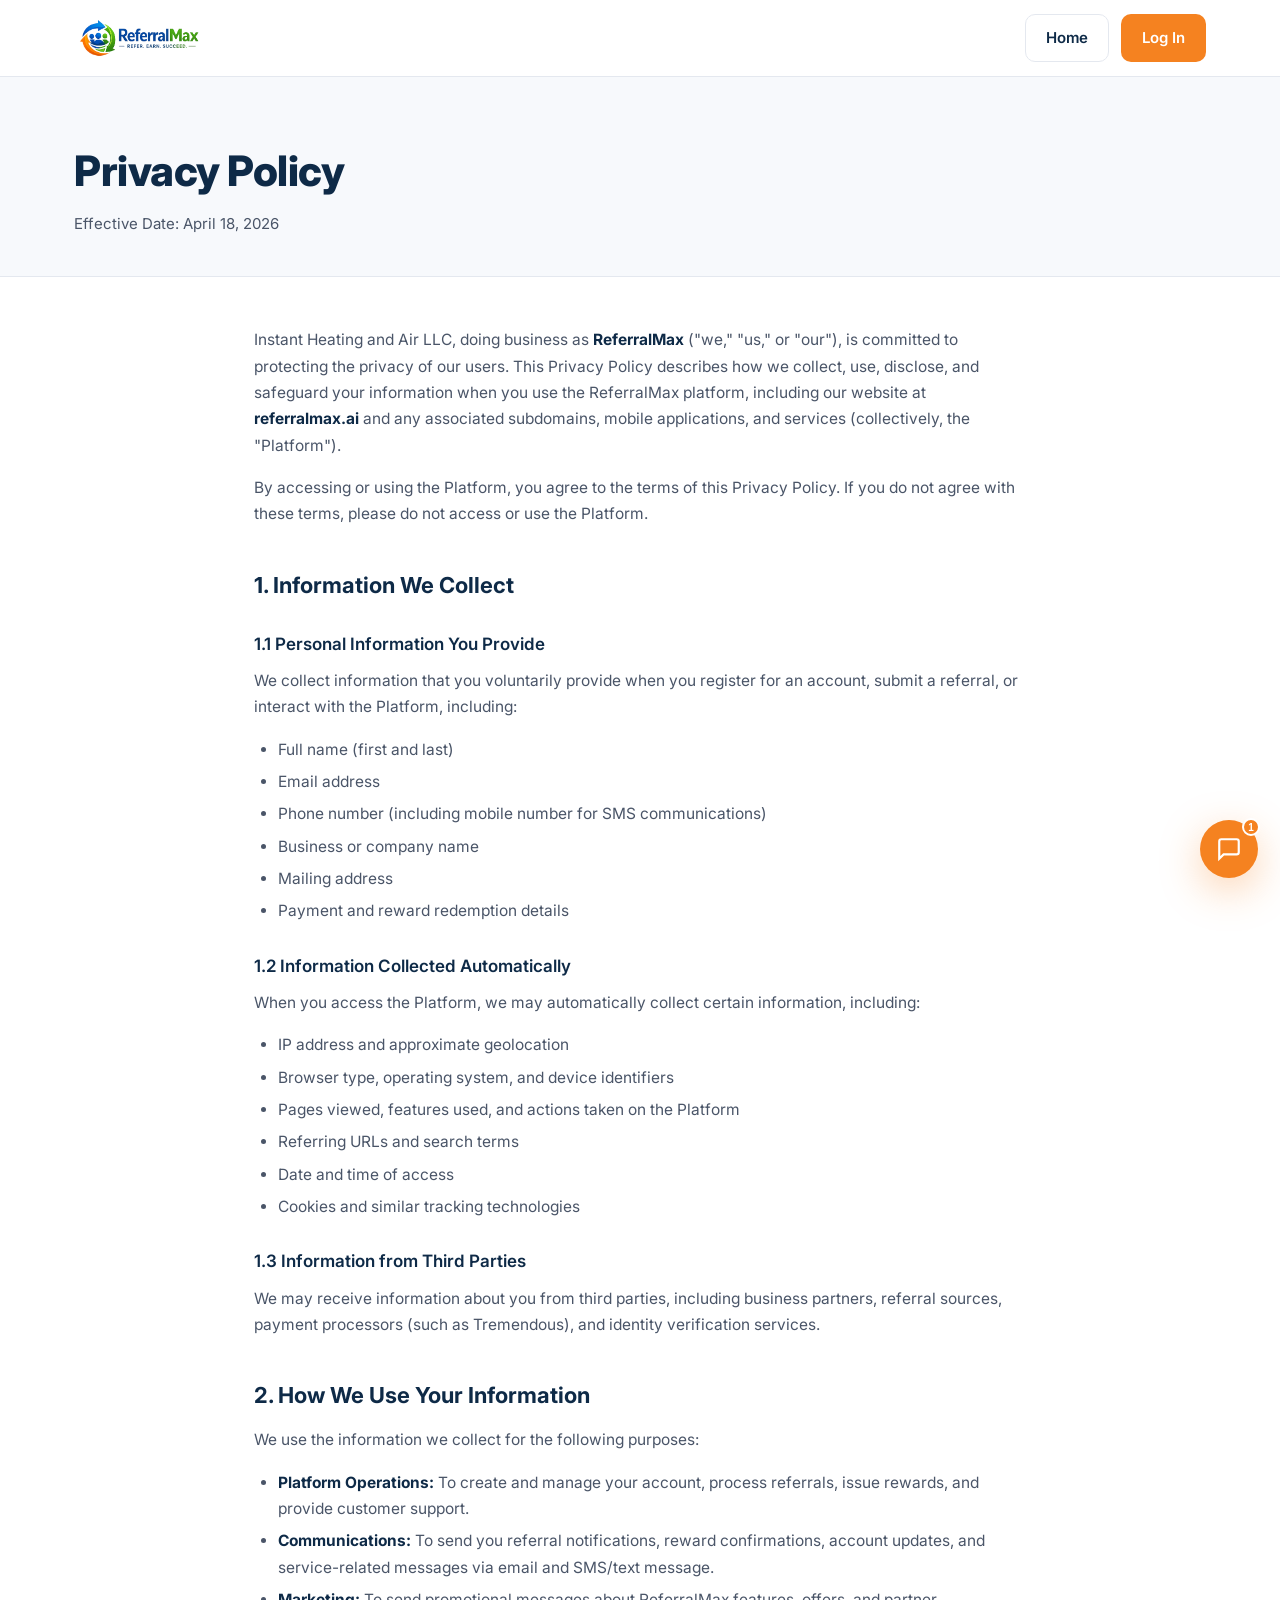
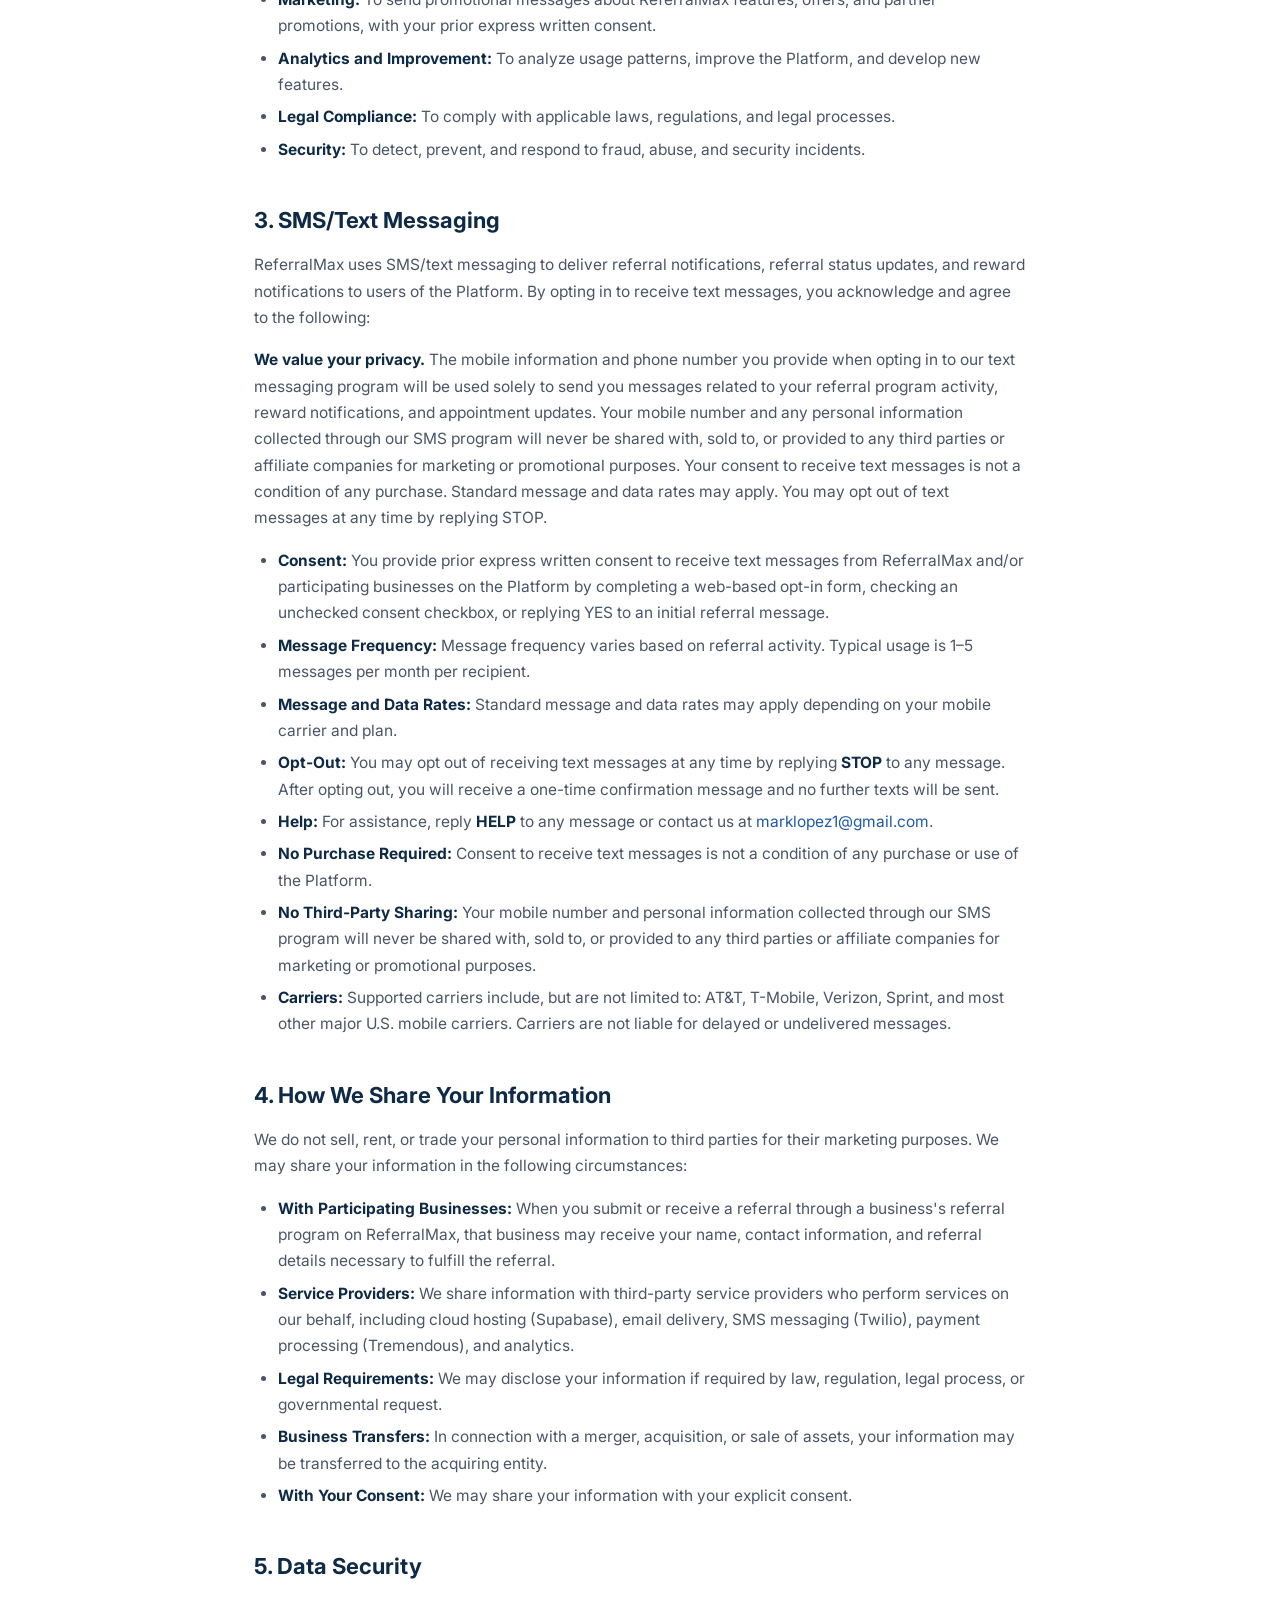
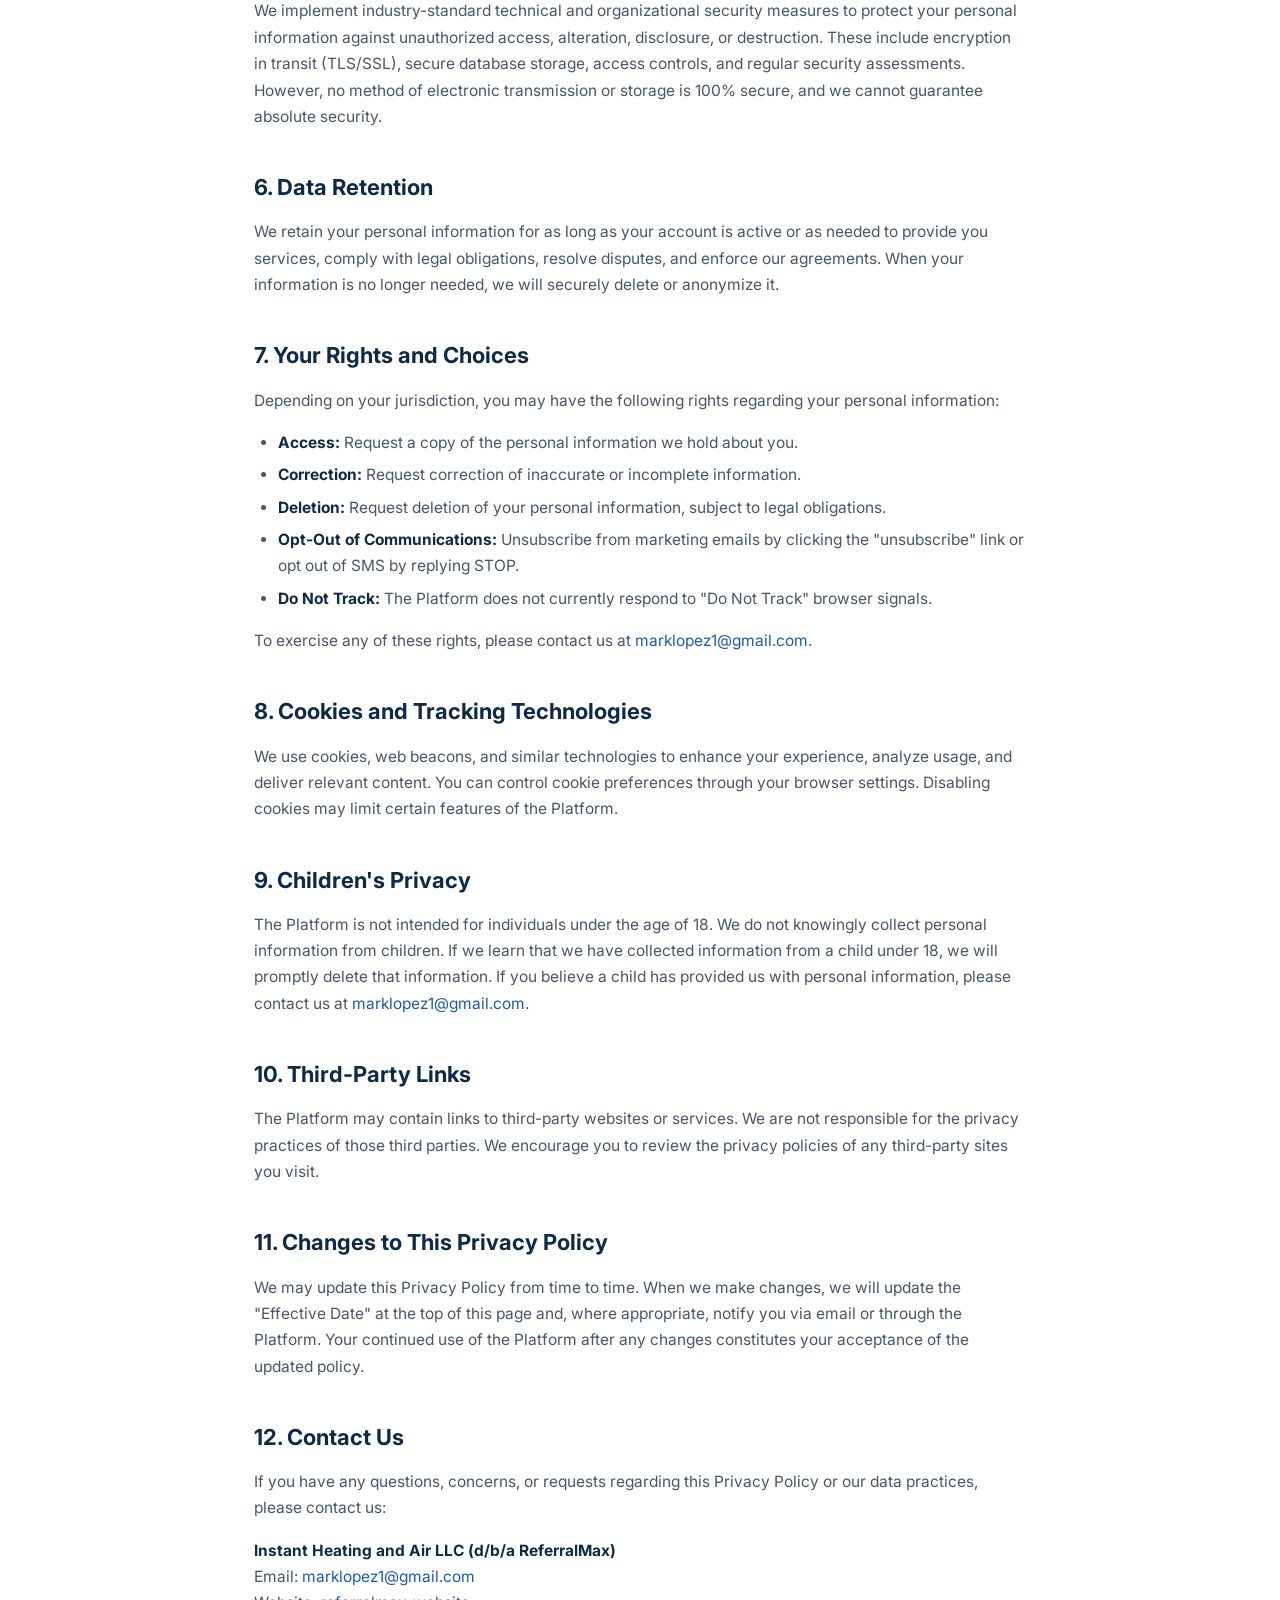
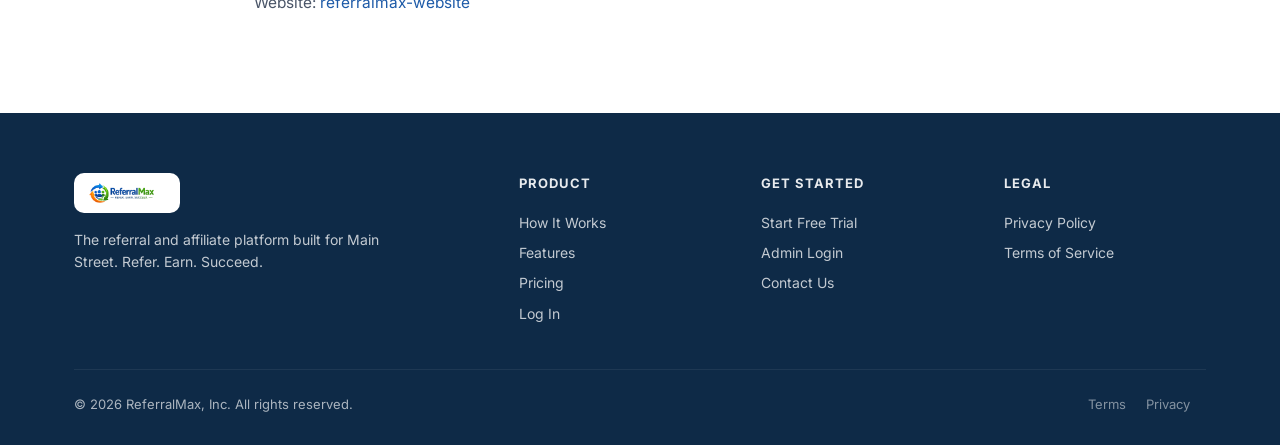
==== commit 98b51448: "Migrate URLs to referralmax.ai domain" ====
--- a/privacy/index.html
+++ b/privacy/index.html
@@ -136,7 +136,7 @@
       </a>
       <div class="nav-cta">
         <a href="../index.html" class="btn btn-ghost">Home</a>
-        <a href="https://referralmax.appdepot.net/login" class="btn btn-primary">Log In</a>
+        <a href="https://admin.referralmax.ai/login" class="btn btn-primary">Log In</a>
       </div>
     </div>
   </header>
@@ -152,7 +152,7 @@
   <!-- CONTENT -->
   <div class="content">
 
-    <p>Instant Heating and Air LLC, doing business as <strong>ReferralMax</strong> ("we," "us," or "our"), is committed to protecting the privacy of our users. This Privacy Policy describes how we collect, use, disclose, and safeguard your information when you use the ReferralMax platform, including our website at <strong>referralmax.appdepot.net</strong> and any associated subdomains, mobile applications, and services (collectively, the "Platform").</p>
+    <p>Instant Heating and Air LLC, doing business as <strong>ReferralMax</strong> ("we," "us," or "our"), is committed to protecting the privacy of our users. This Privacy Policy describes how we collect, use, disclose, and safeguard your information when you use the ReferralMax platform, including our website at <strong>referralmax.ai</strong> and any associated subdomains, mobile applications, and services (collectively, the "Platform").</p>
 
     <p>By accessing or using the Platform, you agree to the terms of this Privacy Policy. If you do not agree with these terms, please do not access or use the Platform.</p>
 
@@ -270,13 +270,13 @@
           <a href="../index.html#how">How It Works</a>
           <a href="../index.html#features">Features</a>
           <a href="../index.html#pricing">Pricing</a>
-          <a href="https://referralmax.appdepot.net/login">Log In</a>
+          <a href="https://admin.referralmax.ai/login">Log In</a>
         </div>
         <div class="footer-col">
           <h5>Get Started</h5>
           <a href="../index.html#cta">Start Free Trial</a>
-          <a href="https://referralmax.appdepot.net/login">Admin Login</a>
-          <a href="mailto:support@referralmax.appdepot.net">Contact Us</a>
+          <a href="https://admin.referralmax.ai/login">Admin Login</a>
+          <a href="mailto:support@referralmax.ai">Contact Us</a>
         </div>
         <div class="footer-col">
           <h5>Legal</h5>
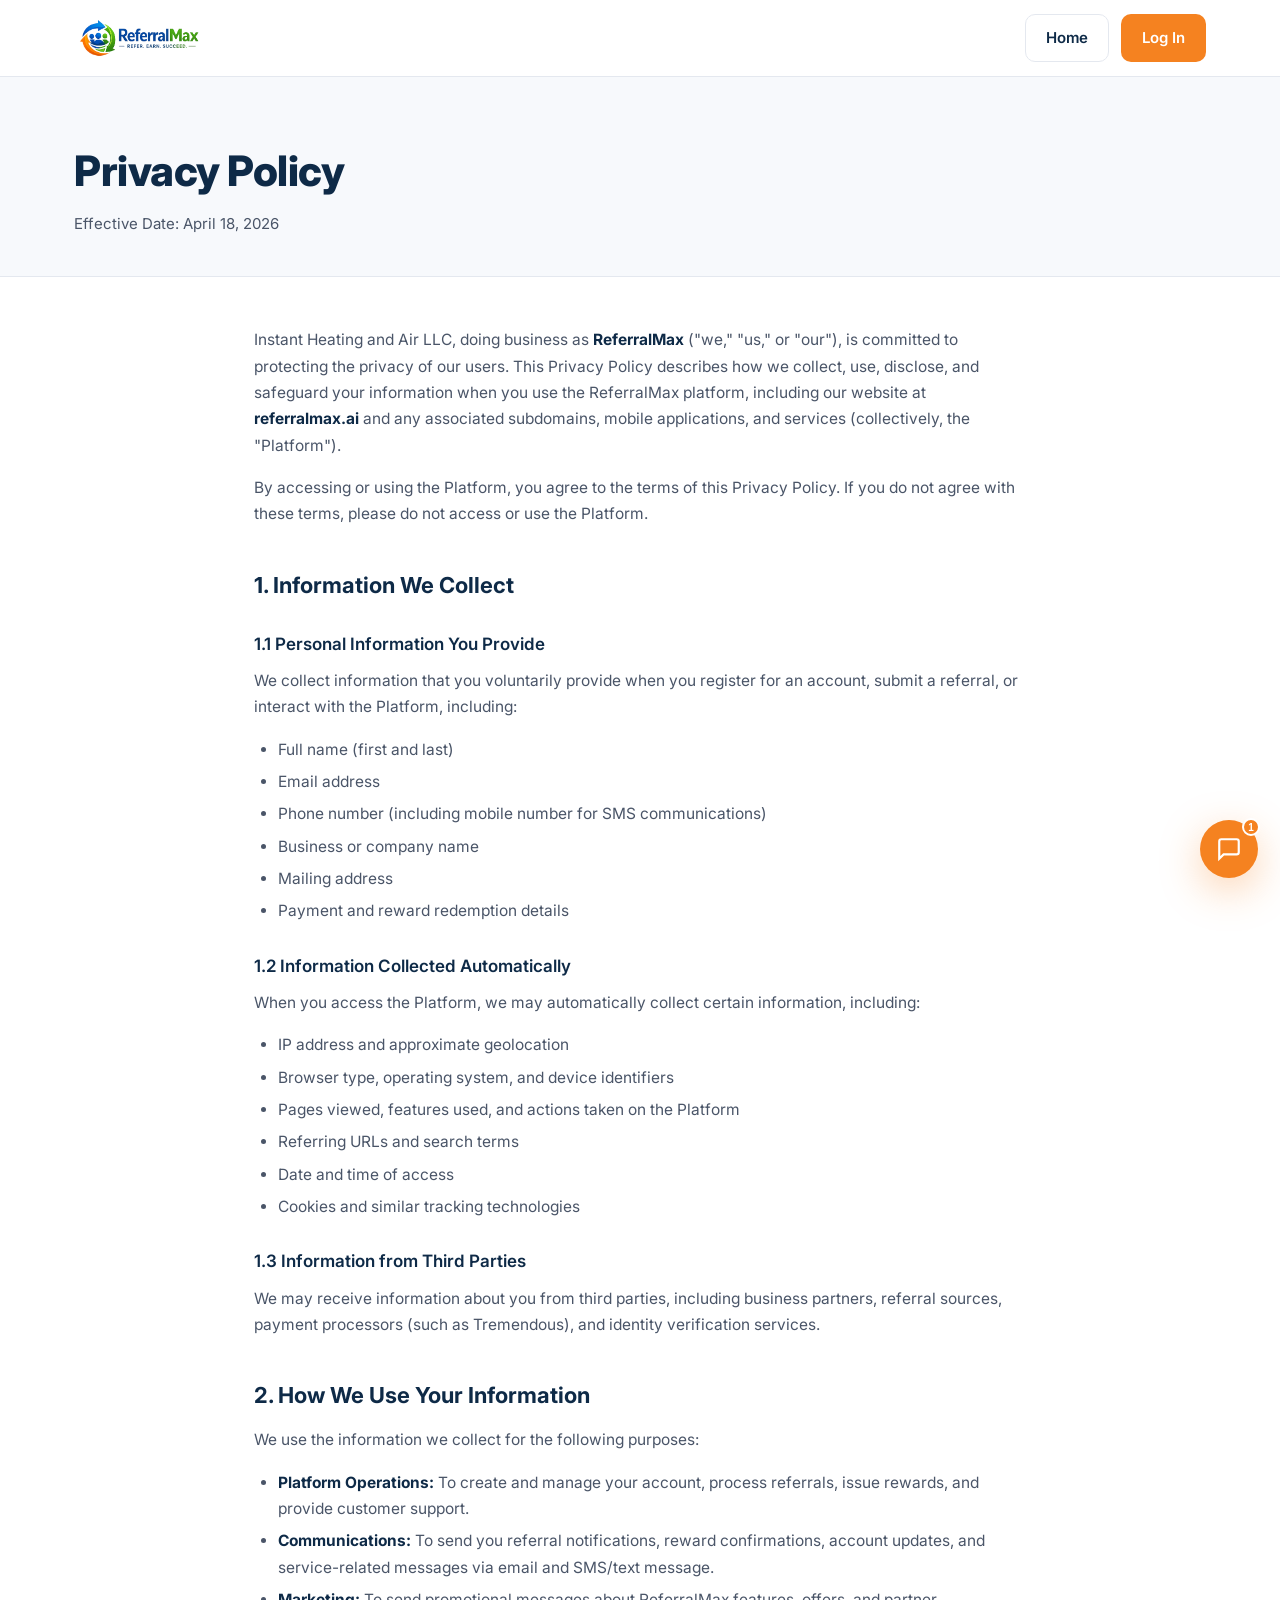
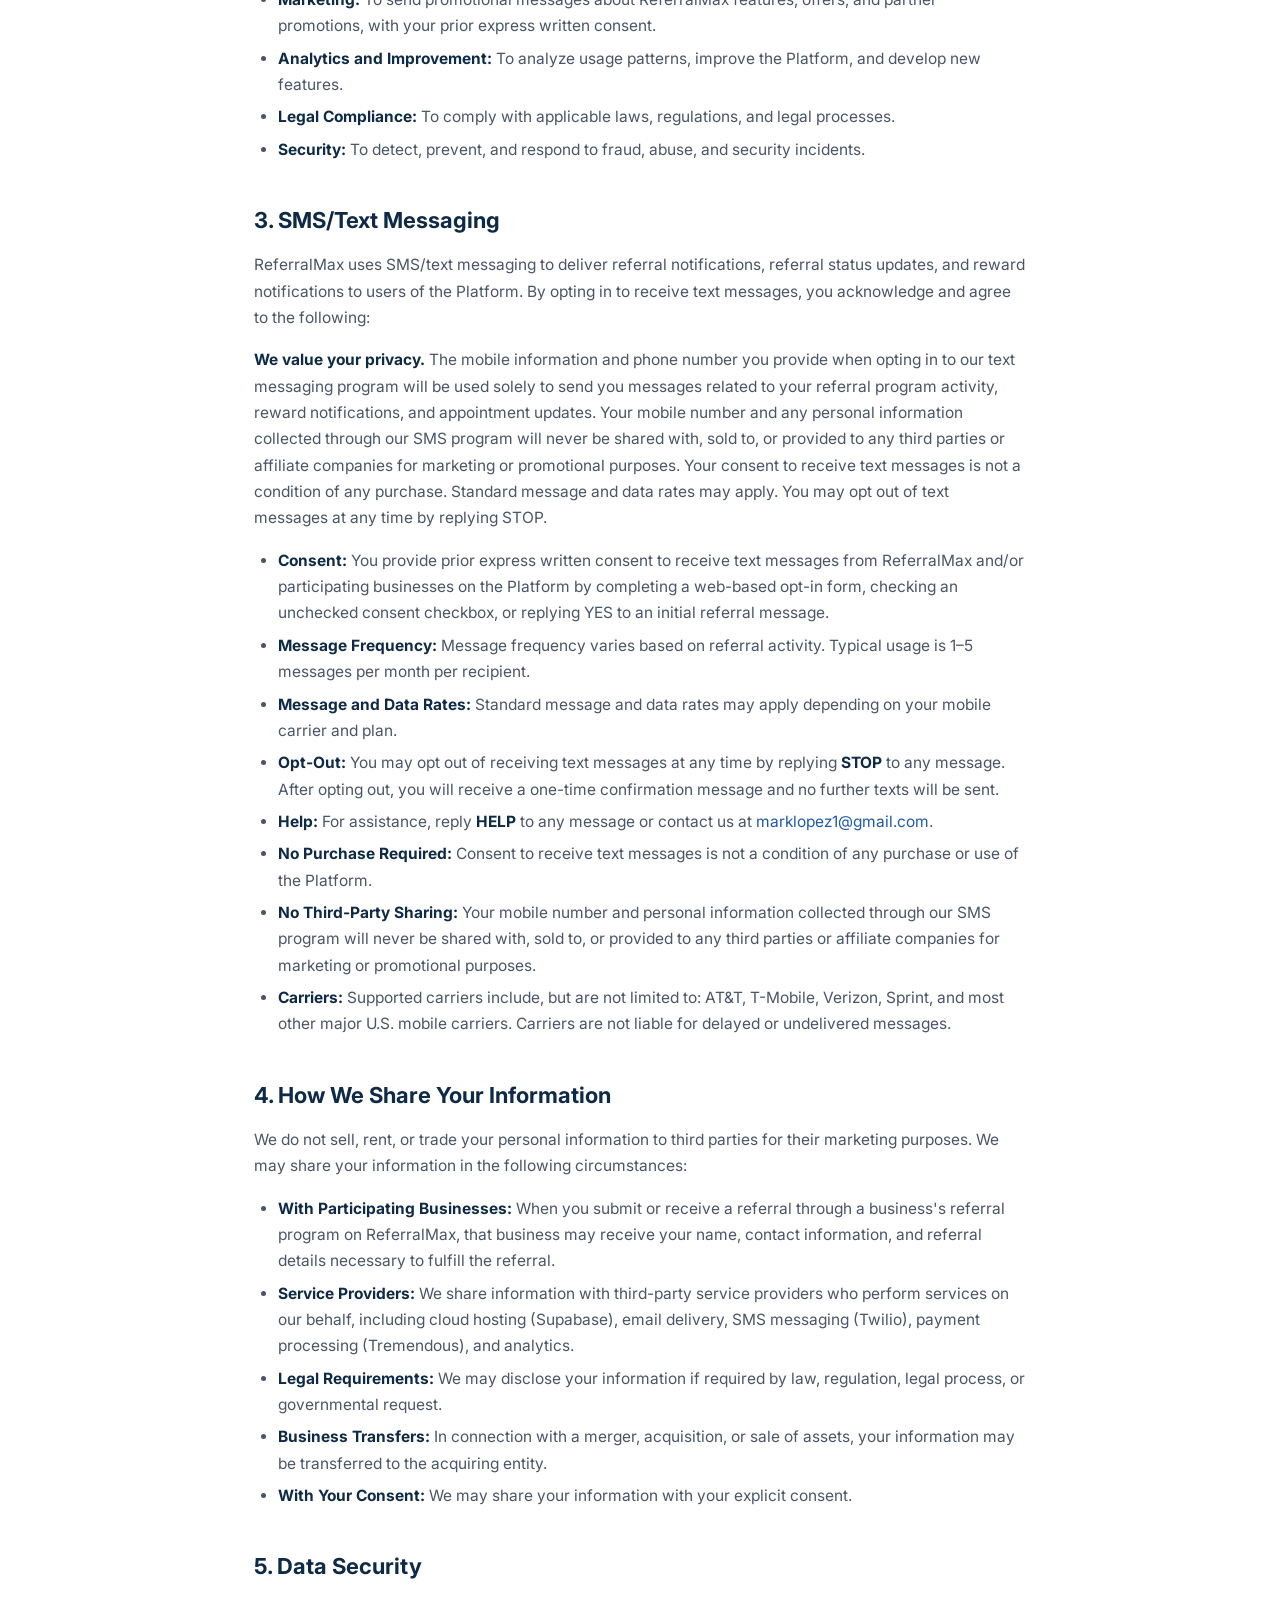
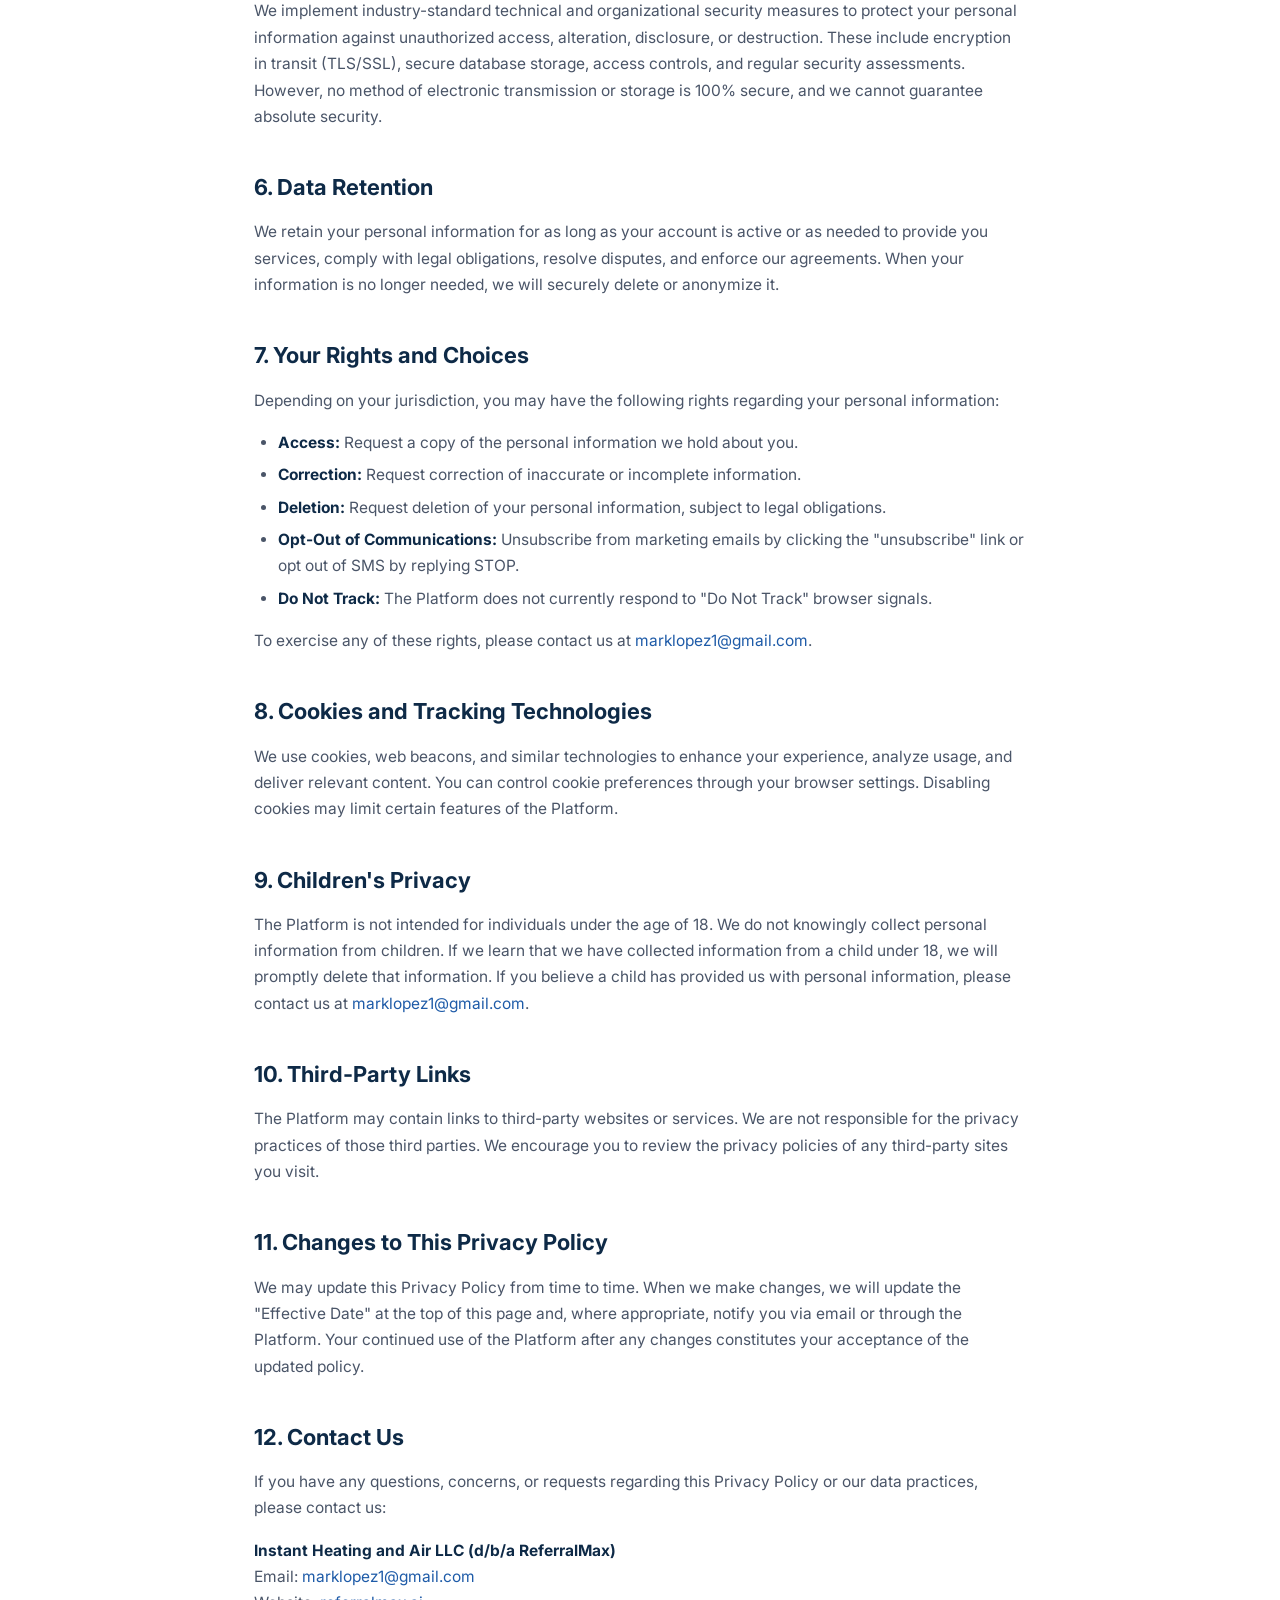
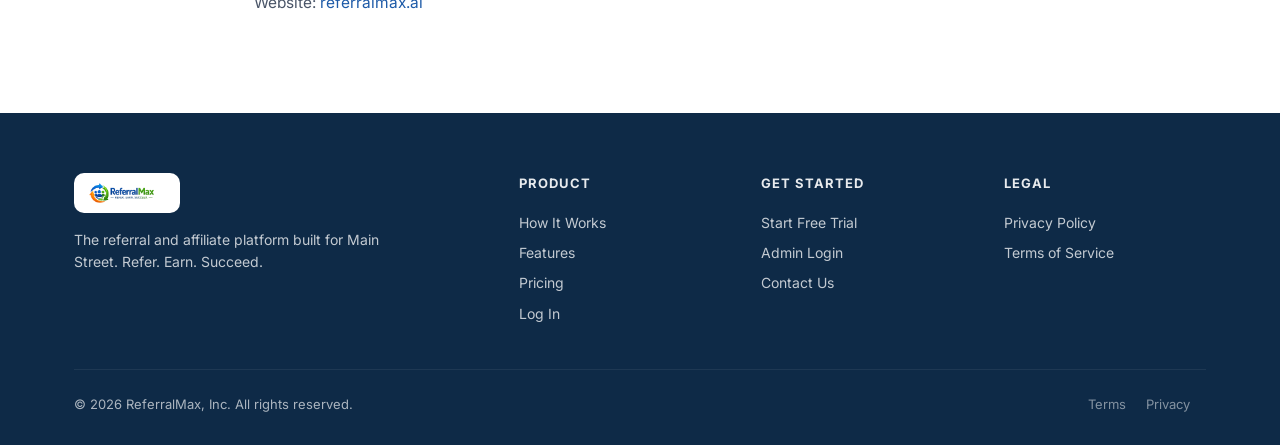
==== commit 3b86ea7b: "Fix lingering GitHub Pages URL in privacy and terms footer links" ====
--- a/privacy/index.html
+++ b/privacy/index.html
@@ -252,7 +252,7 @@
     <p>
       <strong>Instant Heating and Air LLC (d/b/a ReferralMax)</strong><br />
       Email: <a href="mailto:marklopez1@gmail.com">marklopez1@gmail.com</a><br />
-      Website: <a href="https://marklopez1-cyber.github.io/referralmax-website/">referralmax-website</a>
+      Website: <a href="https://referralmax.ai/">referralmax.ai</a>
     </p>
 
   </div>
